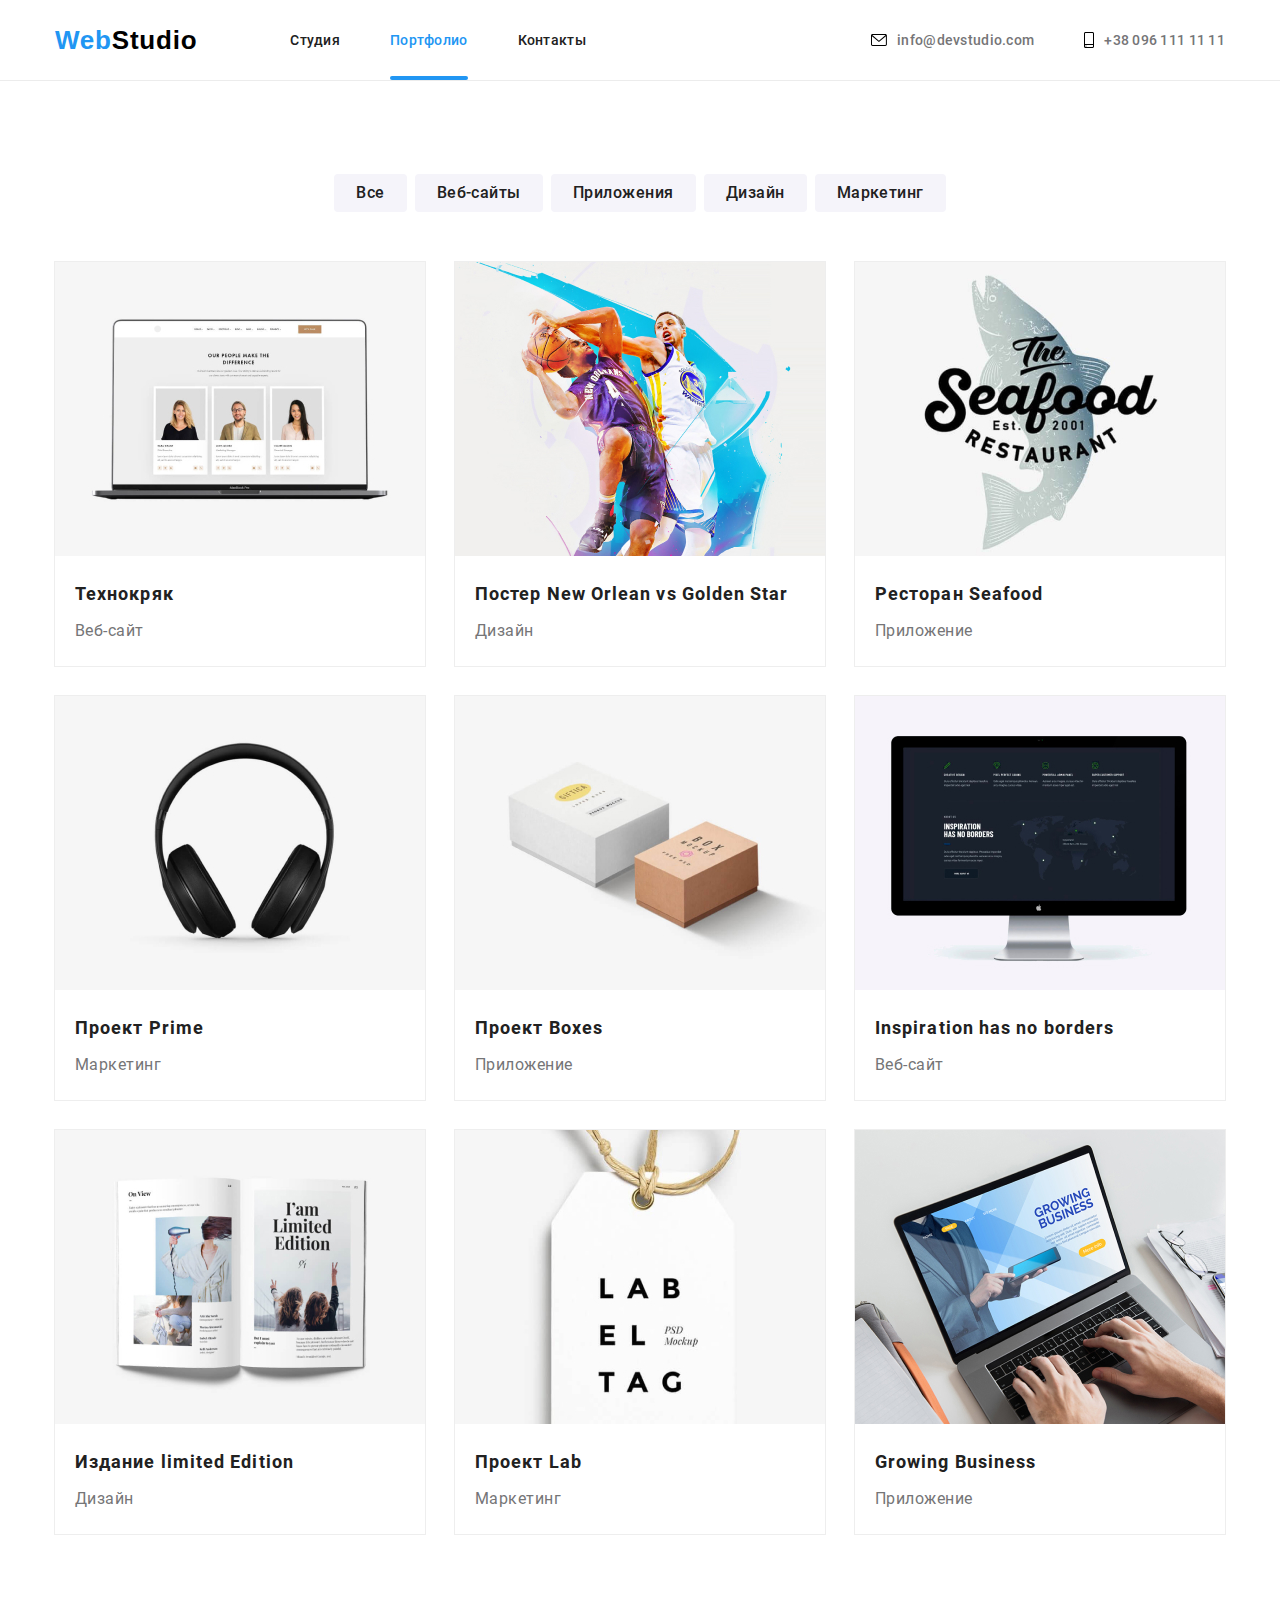
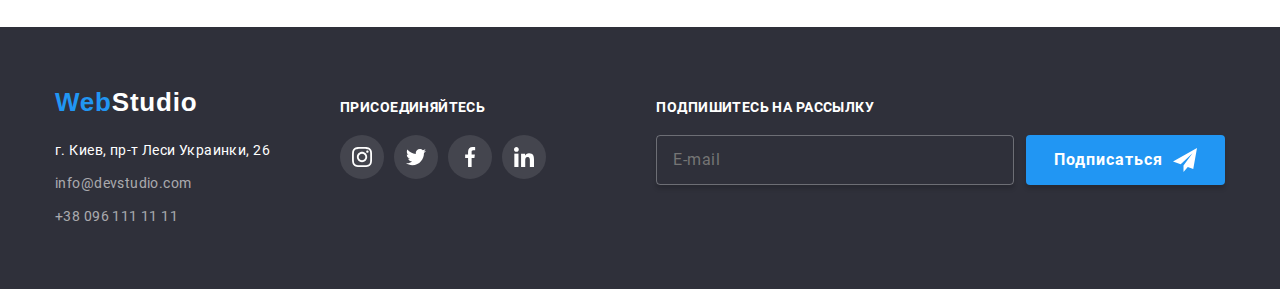
==== portfolio.html @ 9efc05dd "начало отзывчивой верстки" ====
<!DOCTYPE html>
<html lang="ru">

<head>
  <meta charset="UTF-8" />
  <meta name="viewport" content="width=device-width, initial-scale=1.0" />
  <meta name="keywords" content="бизнес, профессионалы, web, разработка, сайт, качество" />
  <meta name="description" content="Разработка, ведение и поддержка решений для вашего бизнеса" />
  <title>WebStudio-Portfolio</title>
  <!-- <link rel="preconnect" href="https://fonts.gstatic.com" />
  <link rel="stylesheet"
    href="https://fonts.googleapis.com/css2?family=Raleway:wght@700&family=Roboto:wght@300;400;500;700;900&display=swap" />
  <link rel="stylesheet" href="https://cdnjs.cloudflare.com/ajax/libs/modern-normalize/1.0.0/modern-normalize.css"
    integrity="sha512-Zx6MlUMKSVJoQ+83OwhdILe8cSEsCzfqThJd7J/VA2UrK6Ctj85p+xzqfyuNXE5B1k25uUdmJ2OzItbBy9GHAQ=="
    crossorigin="anonymous" /> -->
  <link rel="stylesheet" href="./css/main.min.css" />
</head>

<body>

  <!-- Навигация и контактные данные -->

  <header class="header">
    <div class="container header_container">
      <nav class="nav">
        <ul class="nav__list">
          <li class="nav__list-logo-item">
            <a class="logo logo--head" href="./index.html" title="Возврат на главную страницу"><span
                class="logo logo--left-color">Web</span>Studio</a>
          </li>
          <li class="nav__list-item">
            <a class="nav__list-link nav__list-link--visual" href="./index.html" target="_blank">Cтудия</a>
          </li>
          <li class="nav__list-item">
            <a class="nav__list-link" href="./portfolio.html" target="_blank"> Портфолио</a>
          </li>
          <li class="nav__list-item">
            <a class="nav__list-link nav__list-link--visual" href="" target="_blank">Контакты</a>
          </li>
        </ul>
      </nav>
      <ul class="contact">
        <li class="contact__list-item"><a class="contact__list-link" href="mailto:info@devstudio.com">
            <svg width="16" height="12" class="contact__list-icon">
              <use href="./img/sprite.svg#icon-envelope"></use>
            </svg>info@devstudio.com</a></li>
        <li class="contact__list-item"><a class="contact__list-link" href="tel:+380961111111">
            <svg width="10" height="16" class="contact__list-icon">
              <use href="./img/sprite.svg#icon-smartphone">
              </use>
            </svg>
            +38 096 111 11 11</a>
        </li>
      </ul>
    </div>
  </header>

  <!-- Фильтр работ -->

  <main>

    <section class="filter">
      <div class="container">
        <h1 hidden>фильтр примеров выполненных работ</h1>
        <ul class="filter__selector">
          <li class="filter__selector-item"><button class="filter__selector-button" type="button">Все</button></li>
          <li class="filter__selector-item"><button class="filter__selector-button" type="button">Веб-сайты</button>
          </li>
          <li class="filter__selector-item"><button class="filter__selector-button" type="button">Приложения</button>
          </li>
          <li class="filter__selector-item"><button class="filter__selector-button" type="button">Дизайн</button></li>
          <li class="filter__selector-item"><button class="filter__selector-button" type="button">Маркетинг</button>
          </li>
        </ul>

        <!-- Портфолио -->

        <h2 hidden>Портфолио</h2>
        <ul class="project">
          <li class="project__list-item">
            <a class="project__list-link" href="">
              <div class="project__overlay-block">
                <p class="project__overlay">Технокряк это современная площадка распространения коронавируса. Компании
                  используют эту платформу
                  для цифрового
                  шпионажа и атак на защищённые сервера конкурентов.
                </p>
                <img class="project__img" src="img/technoсrack.jpg" width="370" alt="веб-сайт технокряк" />
              </div>
              <div class="project__about">
                <h3 class="project__name">Технокряк</h3>
                <p class="project__description">Веб-сайт</p>
              </div>
            </a>
          </li>
          <li class="project__list-item">
            <a class="project__list-link" href="">
              <div class="project__overlay-block">
                <p class="project__overlay">Технокряк это современная площадка распространения коронавируса. Компании
                  используют эту платформу
                  для цифрового
                  шпионажа и атак на защищённые сервера конкурентов.
                </p>
                <img class="project__img" src="img/new-orlean-vs-golden-star.jpg" width="370"
                  alt="Постер New Orlean vs Golden star " />
              </div>
              <div class="project__about">
                <h3 class="project__name">Постер New Orlean vs Golden Star</h3>
                <p class="project__description">Дизайн</p>
              </div>
            </a>
          </li>
          <li class="project__list-item">
            <a class="project__list-link" href="">
              <div class="project__overlay-block">
                <p class="project__overlay">Технокряк это современная площадка распространения коронавируса. Компании
                  используют эту платформу
                  для цифрового
                  шпионажа и атак на защищённые сервера конкурентов.
                </p>
                <img class="project__img" src="img/seafood-restaurant.jpg" width="370" alt="лого ресторана Seafood" />
              </div>
              <div class="project__about">
                <h3 class="project__name">Ресторан Seafood</h3>
                <p class="project__description">Приложение</p>
              </div>
            </a>
          </li>
          <li class="project__list-item">
            <a class="project__list-link" href="">
              <div class="project__overlay-block">
                <p class="project__overlay">Технокряк это современная площадка распространения коронавируса. Компании
                  используют эту платформу
                  для цифрового
                  шпионажа и атак на защищённые сервера конкурентов.
                </p>
                <img class="project__img" src="img/project-prime.jpg" width="370" alt="наушники" />
              </div>
              <div class="project__about">
                <h3 class="project__name">Проект Prime</h3>
                <p class="project__description">Маркетинг</p>
              </div>
            </a>
          </li>
          <li class="project__list-item">
            <a class="project__list-link" href="">
              <div class="project__overlay-block">
                <p class="project__overlay">Технокряк это современная площадка распространения коронавируса. Компании
                  используют эту платформу
                  для цифрового
                  шпионажа и атак на защищённые сервера конкурентов.
                </p>
                <img class="project__img" src="img/project-boxes.jpg" width="370"
                  alt="две коробки разных цветов и размеров" />
              </div>
              <div class="project__about">
                <h3 class="project__name">Проект Boxes</h3>
                <p class="project__description">Приложение</p>
              </div>
            </a>
          </li>
          <li class="project__list-item">
            <a class="project__list-link" href="">
              <div class="project__overlay-block">
                <p class="project__overlay">Технокряк это современная площадка распространения коронавируса. Компании
                  используют эту платформу
                  для цифрового
                  шпионажа и атак на защищённые сервера конкурентов.
                </p>
                <img class="project__img" src="img/inspiration-has-ho-borders.jpg" width="370"
                  alt="монитор компьютера" />
              </div>
              <div class="project__about">
                <h3 class="project__name">Inspiration has no borders</h3>
                <p class="project__description">Веб-сайт</p>
              </div>
            </a>
          </li>
          <li class="project__list-item">
            <a class="project__list-link" href="">
              <div class="project__overlay-block">
                <p class="project__overlay">Технокряк это современная площадка распространения коронавируса. Компании
                  используют эту платформу
                  для цифрового
                  шпионажа и атак на защищённые сервера конкурентов.
                </p>
                <img class="project__img" src="img/limited-edition.jpg" width="370" alt="разворот книги" />
              </div>
              <div class="project__about">
                <h3 class="project__name">Издание limited Edition</h3>
                <p class="project__description">Дизайн</p>
              </div>
            </a>
          </li>
          <li class="project__list-item">
            <a class="project__list-link" href="">
              <div class="project__overlay-block">
                <p class="project__overlay">Технокряк это современная площадка распространения коронавируса. Компании
                  используют эту платформу
                  для цифрового
                  шпионажа и атак на защищённые сервера конкурентов.
                </p>
                <img class="project__img" src="img/project-lab.jpg" width="370" alt="бирка" />
              </div>
              <div class="project__about">
                <h3 class="project__name">Проект Lab</h3>
                <p class="project__description">Маркетинг</p>
              </div>
            </a>
          </li>
          <li class="project__list-item">
            <a class="project__list-link" href="">
              <div class="project__overlay-block">
                <p class="project__overlay">Технокряк это современная площадка распространения коронавируса. Компании
                  используют эту платформу
                  для цифрового
                  шпионажа и атак на защищённые сервера конкурентов.
                </p>
                <img class="project__img" src="img/growing-business.jpg" width="370"
                  alt="человек работает на компьютере" />
              </div>
              <div class="project__about">
                <h3 class="project__name">Growing Business</h3>
                <p class="project__description">Приложение</p>
              </div>
            </a>
          </li>
        </ul>
      </div>
    </section>
  </main>

  <!-- Адрес и контакты -->

  <footer class="footer">
    <div class="container footer__container">
      <address class="address">
        <ul class="address__list">
          <li class="address__list-logo-item">
            <a class="logo logo--footer" href="./index.html" title="Возврат на главную страницу"><span
                class="logo logo--left-color">Web</span>Studio</a>
          </li>
          <li class="address__list-item">
            <a class="address__list-link address__list-link--color" href="https://goo.gl/maps/q2Yc8nwyEdXRSMvCA"
              target="_blank">г. Киев, пр-т
              Леси Украинки, 26</a>
          </li>
          <li class="address__list-item">
            <a class="address__list-link" href="mailto:info@devstudio.com">info@devstudio.com</a>
          </li>
          <li class="address__list-item">
            <a class="address__list-link" href="tel:+380961111111">+38 096 111 11 11</a>
          </li>
        </ul>
      </address>

      <!--Социальные сети-->

      <section class="social-section">
        <h2 class="social-section__title">присоединяйтесь</h2>
        <ul class="social">
          <li class="social__list-item social__list-item--margin">
            <a href="" class="social__list-link social__list-link--color">
              <svg class="social__list-icon">
                <use href="./img/sprite.svg#icon-instagram"></use>
              </svg>
            </a>
          </li>
          <li class="social__list-item social__list-item--margin">
            <a href="" class="social__list-link social__list-link--color">
              <svg class="social__list-icon">
                <use href="./img/sprite.svg#icon-twitter"></use>
              </svg>
            </a>
          </li>
          <li class="social__list-item social__list-item--margin">
            <a href="" class="social__list-link social__list-link--color">
              <svg class="social__list-icon">
                <use href="./img/sprite.svg#icon-facebook"></use>
              </svg>
            </a>
          </li>
          <li class="social__list-item social__list-item--margin">
            <a href="" class="social__list-link social__list-link--color">
              <svg class="social__list-icon">
                <use href="./img/sprite.svg#icon-linkedin"></use>
              </svg>
            </a>
          </li>
        </ul>
      </section>

      <!-- Подписка на рассылку -->

      <section class="subscription">
        <h2 hidden>Подписка на рассылку</h2>
        <p class="subscription__title">подпишитесь на рассылку</p>
        <form class="subscription__form">
          <input class="subscription__input" type="email" name="mail" placeholder="E-mail">
          <button class="button button--subscribe" type="submit">Подписаться<span class="icon-send"><svg width="24"
                height="24">
                <use href="./img/sprite.svg#icon-send"></use>
              </svg></span></button>
        </form>
      </section>
    </div>
  </footer>
</body>

</html>
---- css/main.min.css ----
/*! modern-normalize v1.0.0 | MIT License | https://github.com/sindresorhus/modern-normalize */*,*::before,*::after{box-sizing:border-box}:root{-moz-tab-size:4;tab-size:4}html{line-height:1.15;-webkit-text-size-adjust:100%}body{margin:0}body{font-family:system-ui,-apple-system,"Segoe UI",Roboto,Helvetica,Arial,sans-serif,"Apple Color Emoji","Segoe UI Emoji"}hr{height:0;color:inherit}abbr[title]{text-decoration:underline dotted}b,strong{font-weight:bolder}code,kbd,samp,pre{font-family:ui-monospace, SFMono-Regular, Consolas, "Liberation Mono", Menlo, monospace;font-size:1em}small{font-size:80%}sub,sup{font-size:75%;line-height:0;position:relative;vertical-align:baseline}sub{bottom:-0.25em}sup{top:-0.5em}table{text-indent:0;border-color:inherit}button,input,optgroup,select,textarea{font-family:inherit;font-size:100%;line-height:1.15;margin:0}button,select{text-transform:none}button,[type="button"],[type="reset"],[type="submit"]{-webkit-appearance:button}::-moz-focus-inner{border-style:none;padding:0}:-moz-focusring{outline:1px dotted ButtonText}:-moz-ui-invalid{box-shadow:none}legend{padding:0}progress{vertical-align:baseline}::-webkit-inner-spin-button,::-webkit-outer-spin-button{height:auto}[type="search"]{-webkit-appearance:textfield;outline-offset:-2px}::-webkit-search-decoration{-webkit-appearance:none}::-webkit-file-upload-button{-webkit-appearance:button;font:inherit}summary{display:list-item}@font-face{font-family:"Roboto";font-style:normal;font-weight:300;src:url("../fonts/roboto-v20-latin_cyrillic-300.eot");src:local(""),url("../fonts/roboto-v20-latin_cyrillic-300.eot?#iefix") format("embedded-opentype"),url("../fonts/roboto-v20-latin_cyrillic-300.woff2") format("woff2"),url("../fonts/roboto-v20-latin_cyrillic-300.woff") format("woff"),url("../fonts/roboto-v20-latin_cyrillic-300.ttf") format("truetype"),url("../fonts/roboto-v20-latin_cyrillic-300.svg#Roboto") format("svg")}@font-face{font-family:"Roboto";font-style:italic;font-weight:300;src:url("../fonts/roboto-v20-latin_cyrillic-300italic.eot");src:local(""),url("../fonts/roboto-v20-latin_cyrillic-300italic.eot?#iefix") format("embedded-opentype"),url("../fonts/roboto-v20-latin_cyrillic-300italic.woff2") format("woff2"),url("../fonts/roboto-v20-latin_cyrillic-300italic.woff") format("woff"),url("../fonts/roboto-v20-latin_cyrillic-300italic.ttf") format("truetype"),url("../fonts/roboto-v20-latin_cyrillic-300italic.svg#Roboto") format("svg")}@font-face{font-family:"Roboto";font-style:normal;font-weight:400;src:url("../fonts/roboto-v20-latin_cyrillic-regular.eot");src:local(""),url("../fonts/roboto-v20-latin_cyrillic-regular.eot?#iefix") format("embedded-opentype"),url("../fonts/roboto-v20-latin_cyrillic-regular.woff2") format("woff2"),url("../fonts/roboto-v20-latin_cyrillic-regular.woff") format("woff"),url("../fonts/roboto-v20-latin_cyrillic-regular.ttf") format("truetype"),url("../fonts/roboto-v20-latin_cyrillic-regular.svg#Roboto") format("svg")}@font-face{font-family:"Roboto";font-style:italic;font-weight:400;src:url("../fonts/roboto-v20-latin_cyrillic-italic.eot");src:local(""),url("../fonts/roboto-v20-latin_cyrillic-italic.eot?#iefix") format("embedded-opentype"),url("../fonts/roboto-v20-latin_cyrillic-italic.woff2") format("woff2"),url("../fonts/roboto-v20-latin_cyrillic-italic.woff") format("woff"),url("../fonts/roboto-v20-latin_cyrillic-italic.ttf") format("truetype"),url("../fonts/roboto-v20-latin_cyrillic-italic.svg#Roboto") format("svg")}@font-face{font-family:"Roboto";font-style:normal;font-weight:500;src:url("../fonts/roboto-v20-latin_cyrillic-500.eot");src:local(""),url("../fonts/roboto-v20-latin_cyrillic-500.eot?#iefix") format("embedded-opentype"),url("../fonts/roboto-v20-latin_cyrillic-500.woff2") format("woff2"),url("../fonts/roboto-v20-latin_cyrillic-500.woff") format("woff"),url("../fonts/roboto-v20-latin_cyrillic-500.ttf") format("truetype"),url("../fonts/roboto-v20-latin_cyrillic-500.svg#Roboto") format("svg")}@font-face{font-family:"Roboto";font-style:italic;font-weight:500;src:url("../fonts/roboto-v20-latin_cyrillic-500italic.eot");src:local(""),url("../fonts/roboto-v20-latin_cyrillic-500italic.eot?#iefix") format("embedded-opentype"),url("../fonts/roboto-v20-latin_cyrillic-500italic.woff2") format("woff2"),url("../fonts/roboto-v20-latin_cyrillic-500italic.woff") format("woff"),url("../fonts/roboto-v20-latin_cyrillic-500italic.ttf") format("truetype"),url("../fonts/roboto-v20-latin_cyrillic-500italic.svg#Roboto") format("svg")}@font-face{font-family:"Roboto";font-style:normal;font-weight:700;src:url("../fonts/roboto-v20-latin_cyrillic-700.eot");src:local(""),url("../fonts/roboto-v20-latin_cyrillic-700.eot?#iefix") format("embedded-opentype"),url("../fonts/roboto-v20-latin_cyrillic-700.woff2") format("woff2"),url("../fonts/roboto-v20-latin_cyrillic-700.woff") format("woff"),url("../fonts/roboto-v20-latin_cyrillic-700.ttf") format("truetype"),url("../fonts/roboto-v20-latin_cyrillic-700.svg#Roboto") format("svg")}@font-face{font-family:"Roboto";font-style:italic;font-weight:700;src:url("../fonts/roboto-v20-latin_cyrillic-700italic.eot");src:local(""),url("../fonts/roboto-v20-latin_cyrillic-700italic.eot?#iefix") format("embedded-opentype"),url("../fonts/roboto-v20-latin_cyrillic-700italic.woff2") format("woff2"),url("../fonts/roboto-v20-latin_cyrillic-700italic.woff") format("woff"),url("../fonts/roboto-v20-latin_cyrillic-700italic.ttf") format("truetype"),url("../fonts/roboto-v20-latin_cyrillic-700italic.svg#Roboto") format("svg")}@font-face{font-family:"Roboto";font-style:normal;font-weight:900;src:url("../fonts/roboto-v20-latin_cyrillic-900.eot");src:local(""),url("../fonts/roboto-v20-latin_cyrillic-900.eot?#iefix") format("embedded-opentype"),url("../fonts/roboto-v20-latin_cyrillic-900.woff2") format("woff2"),url("../fonts/roboto-v20-latin_cyrillic-900.woff") format("woff"),url("../fonts/roboto-v20-latin_cyrillic-900.ttf") format("truetype"),url("../fonts/roboto-v20-latin_cyrillic-900.svg#Roboto") format("svg")}@font-face{font-family:"Roboto";font-style:italic;font-weight:900;src:url("../fonts/roboto-v20-latin_cyrillic-900italic.eot");src:local(""),url("../fonts/roboto-v20-latin_cyrillic-900italic.eot?#iefix") format("embedded-opentype"),url("../fonts/roboto-v20-latin_cyrillic-900italic.woff2") format("woff2"),url("../fonts/roboto-v20-latin_cyrillic-900italic.woff") format("woff"),url("../fonts/roboto-v20-latin_cyrillic-900italic.ttf") format("truetype"),url("../fonts/roboto-v20-latin_cyrillic-900italic.svg#Roboto") format("svg")}:root{--primary-black-color: #212121;--secondary-black-color: #757577;--button-color: #f5f4fa;--blue-color: #2196f3;--white-color: #ffffff;--footer-adress-color: rgba(255, 255, 255, 0.6);--icon-color: #afb1b8;--main-trans-tm-func: cubic-bezier(0.4, 0, 0.2, 1)}.visually-hidden{position:absolute !important;clip:rect(1px 1px 1px 1px);clip:rect(1px, 1px, 1px, 1px);padding:0 !important;border:0 !important;height:1px !important;width:1px !important;overflow:hidden}h1,h2,h3,h4,p{margin:0}ul{margin:0;padding:0}img{display:block;max-width:100%;height:auto}body{font-family:"Roboto", sans-serif;font-style:normal;color:var(--primary-black-color);background-color:var(--white-color)}.container{width:1200px;margin:0 auto;padding-left:15px;padding-right:15px}.button{display:inline-block;font-family:"Roboto", sans-serif;font-style:normal;font-weight:700;font-size:16px;line-height:1.875;letter-spacing:0.06em;border:none;border-radius:4px;color:var(--white-color);background-color:var(--blue-color)}.button--modal{padding:10px 32px}.button--submit{padding:10px 56px;transition:background-color 250ms var(--main-trans-tm-func);box-shadow:0px 4px 4px rgba(0,0,0,0.15)}.button--submit:focus,.button--submit:hover{background-color:#188ce8}.button--subscribe{display:flex;justify-content:flex-end;align-items:center;padding:10px 28px;box-shadow:0px 4px 4px rgba(0,0,0,0.15)}.icon-send{width:24px;height:24px;margin-left:10px}.button-close{position:absolute;transition:fill 250ms var(--main-trans-tm-func);top:8px;right:8px;display:flex;justify-content:center;align-items:center;width:30px;height:30px;border:1px solid var(--icon-color);border-radius:50%;background-color:var(--white-color)}.button-close:hover,.button-close:focus{fill:var(--blue-color)}.subtitle{margin-bottom:50px;font-weight:700;font-size:36px;line-height:1.167;text-align:center;letter-spacing:0.03em}.social{display:flex;justify-content:space-between;list-style:none}.social__list-item{width:44px;height:44px}.social__list-link{transition:background-color 250ms var(--main-trans-tm-func),fill 250ms var(--main-trans-tm-func);width:100%;height:100%;border-radius:50%;display:flex;justify-content:center;align-items:center;fill:var(--icon-color)}.social__list-link:hover,.social__list-link:focus{background-color:var(--blue-color);fill:var(--white-color)}.social__list-icon{width:20px;height:20px}.social__list-item--margin:not(:last-child){margin-right:10px}.social__list-link--color{background-color:rgba(255,255,255,0.1);fill:var(--white-color)}.logo{font-family:"Raleway", sans-serif;font-weight:700;font-size:26px;line-height:1.192;letter-spacing:0.03em;text-decoration:none}.logo--head{padding-top:24px;padding-bottom:25px;color:#000000}.logo--left-color{color:var(--blue-color)}.logo--footer{color:var(--white-color)}.subscription{margin-left:auto;padding-top:12px}.subscription__title{font-weight:700;font-size:14px;line-height:1.142;letter-spacing:0.03em;text-transform:uppercase;color:var(--white-color);margin-bottom:20px}.subscription__form{display:flex}.subscription__input{width:358px;height:50px;padding:16px;font-weight:400;font-size:16px;line-height:1.25;letter-spacing:0.03em;color:var(--footer-adress-color);background-color:inherit;border:1px solid rgba(255,255,255,0.3);box-shadow:0px 4px 4px rgba(0,0,0,0.15);border-radius:4px;margin-right:12px}.filter{padding:93px 0}.filter__selector{display:flex;justify-content:center;margin-bottom:50px;list-style:none}.filter__selector-item:not(:last-child){margin-right:8px}.filter__selector-button{display:inline-block;transition:color 250ms var(--main-trans-tm-func),background-color 250ms var(--main-trans-tm-func),box-shadow 250ms var(--main-trans-tm-func);border-radius:4px;border:none;min-width:auto;padding:6px 22px;font-family:inherit;font-style:inherit;font-weight:500;font-size:16px;line-height:1.625;letter-spacing:0.03em;color:inherit;background-color:var(--button-color)}.filter__selector-button:focus,.filter__selector-button:hover{color:var(--white-color);background-color:var(--blue-color);box-shadow:0px 3px 1px rgba(0,0,0,0.1),0px 1px 2px rgba(0,0,0,0.08),0px 2px 2px rgba(0,0,0,0.12)}.header{border-bottom:1px solid #ececec;font-weight:500;font-size:14px;line-height:1.143;letter-spacing:0.02em}.header_container{display:flex;align-items:center}.nav__list{display:flex;align-items:center;list-style:none}.nav__list-logo-item{margin-right:93px}.nav__list-item:not(:last-child){margin-right:50px}.nav__list-link{position:relative;transition:color 250ms var(--main-trans-tm-func);display:block;padding:32px 0;text-decoration:none;color:var(--blue-color);overflow:hidden}.nav__list-link::after{position:absolute;bottom:0;transition:transform 250ms var(--main-trans-tm-func);display:block;content:"";width:100%;height:4px;border-radius:2px;background-color:var(--blue-color)}.nav__list-link:hover,.nav__list-link:focus{color:var(--blue-color)}.nav__list-link--visual{color:var(--primary-black-color)}.nav__list-link--visual::after{transform:translateY(100%)}.nav__list-link--visual:hover:after,.nav__list-link--visual:focus:after{transform:translateY(0%)}.contact{display:flex;align-items:center;justify-content:center;margin-left:auto;list-style:none}.contact__list-item:nth-child(1){margin-right:50px}.contact__list-link{display:flex;align-items:center;transition:color 250ms var(--main-trans-tm-func),fill 250ms var(--main-trans-tm-func);padding-top:30px;padding-bottom:30px;text-decoration:none;color:var(--secondary-black-color)}.contact__list-link:hover,.contact__list-link:focus{color:var(--blue-color);fill:var(--blue-color)}.contact__list-icon{margin-right:10px}.order-service{max-width:1600px;min-height:600px;margin:0 auto;background-image:linear-gradient(rgba(47,48,58,0.4), rgba(47,48,58,0.4)),url(../img/img-background.jpg);background-repeat:no-repeat;background-size:cover;background-color:#c4c4c4;padding-bottom:200px}.order-service__container{text-align:center;padding-left:252px;padding-right:252px;padding-top:200px}.order-service__title{margin-bottom:30px;font-weight:900;font-size:44px;line-height:1.364;letter-spacing:0.06em;color:var(--white-color);text-transform:uppercase}.advantage{padding:94px 0}.advantage__list{display:flex;list-style:none}.advantage__list-item:not(:last-child){margin-right:30px}.advantage__list-icon-box{margin-bottom:30px;padding:25px 100px;background-color:var(--button-color)}.advantage__list-title{margin-bottom:10px;font-weight:700;font-size:14px;line-height:1.143;letter-spacing:0.03em;text-transform:uppercase}.advantage__list-description{font-weight:400;font-size:14px;line-height:1.715;letter-spacing:0.03em;color:var(--secondary-black-color)}.work{padding-bottom:94px}.work__list{display:flex;list-style:none}.work__list-item{position:relative}.work__list-item:not(:last-child){margin-right:30px}.work__list-item .work__list-label{position:absolute;bottom:0;padding:27px 0;width:100%;font-size:14px;line-height:1.143;font-weight:700;letter-spacing:0.03em;text-align:center;text-transform:uppercase;background:rgba(47,48,58,0.8);color:#fff}.team{padding:94px 0;background-color:var(--button-color)}.team__list{display:flex;list-style:none}.team__list-staff-card{background:var(--white-color);box-shadow:0px 1px 3px rgba(0,0,0,0.12),0px 1px 1px rgba(0,0,0,0.14),0px 2px 1px rgba(0,0,0,0.2);border-radius:0px 0px 4px 4px}.team__list-staff-card:not(:last-child){margin-right:30px}.team__list-staff-card .team__list-staff-info{padding:30px 32px;text-align:center}.team__list-staff-name{margin-bottom:10px;font-weight:500;font-size:16px;line-height:1.185;letter-spacing:0.03em}.team__list-staff-function{margin-bottom:16px;font-size:16px;line-height:1.185;letter-spacing:0.03em;font-weight:400;color:var(--secondary-black-color)}.regular-customers{padding:94px 0}.regular-customers__list{display:flex;justify-content:space-between;list-style:none}.rugular-customers__list-item{width:170px;height:90px}.regular-customers__list-link{display:flex;justify-content:center;align-items:center;width:100%;height:100%;transition:border-color 250ms var(--main-trans-tm-func),fill 250ms var(--main-trans-tm-func);border:1px solid var(--icon-color);border-radius:4px;fill:var(--icon-color)}.regular-customers__list-link:hover,.regular-customers__list-link:focus{border-color:var(--blue-color);fill:var(--blue-color)}.project{display:flex;flex-wrap:wrap;list-style:none;margin:-15px}.project__list-item{background:#ffffff;margin:15px}.project__list-link{transform:scale(1);transition:box-shadow 250ms var(--main-trans-tm-func),transform 250ms var(--main-trans-tm-func);position:relative;overflow:hidden;display:block;text-decoration:none;outline:1px solid #eeeeee;color:inherit}.project__list-link:hover,.project__list-link:focus{transform:scale(1.1);box-shadow:0px 1px 1px rgba(0,0,0,0.12),0px 4px 4px rgba(0,0,0,0.06),1px 4px 6px rgba(0,0,0,0.16)}.project__list-link:hover .project__overlay,.project__list-link:hover .project__overlay,.project__list-link:focus .project__overlay,.project__list-link:focus .project__overlay{transform:translateY(0%) rotateZ(360deg)}.project__about{overflow:hidden;padding:20px 20px}.project__name{margin-bottom:4px;font-weight:700;font-size:18px;line-height:2;letter-spacing:0.06em}.project__description{font-weight:400;font-size:16px;line-height:30px;letter-spacing:0.03em;color:var(--secondary-black-color)}.project__overlay-block{position:relative;overflow:hidden;max-width:370px}.project__overlay{position:absolute;transform:translateY(101%) rotateZ(180deg);bottom:0;width:100%;height:100%;transition:transform 250ms var(--main-trans-tm-func);padding:63px 24px;font-size:18px;font-weight:400;line-height:1.56;letter-spacing:0.03em;color:var(--white-color);background-color:rgba(33,150,243,0.9)}.footer{padding:60px 0;background-color:#2f303a}.footer__container{display:flex}.address{margin-right:70px;font-style:inherit;font-weight:400;font-size:14px;line-height:1.714;letter-spacing:0.03em}.address__list{list-style:none}.address__list-logo-item{margin-bottom:20px}.address__list-item:not(:last-child){margin-bottom:9px}.address__list-link{text-decoration:none;color:var(--footer-adress-color)}.address__list-link--color{color:var(--white-color)}.social-section{padding-top:12px}.social-section__title{margin-bottom:20px;font-weight:700;font-size:14px;line-height:1.143;letter-spacing:0.03em;text-transform:uppercase;color:var(--white-color)}.backdrop{position:fixed;transition:opacity 250ms var(--main-trans-tm-func);min-width:100%;min-height:100%;left:0;top:0;background-color:rgba(0,0,0,0.3)}.modal{position:absolute;left:50%;top:50%;transform:translate(-50%, -50%) scale(1);transition:transform 250ms var(--main-trans-tm-func);width:528px;height:581px;padding:40px;background-color:var(--white-color)}.backdrop--is-hidden{opacity:0;pointer-events:none}.form{display:flex;flex-direction:column;align-items:center}.modal__title{font-weight:700;font-size:20px;line-height:1.15;text-align:center;letter-spacing:0.03em;color:#212121;margin-bottom:12px}.form__label{width:100%;margin-bottom:10px}.form__label--margin{margin-bottom:20px}.form__input-title{display:block;margin-bottom:4px;font-weight:400;font-size:12px;line-height:1.167;letter-spacing:0.01em;color:var(--secondary-black-color)}.form__input-field{position:relative;display:block}.form__input{display:block;width:100%;height:40px;padding:0 42px;border:1px solid rgba(33,33,33,0.2);border-radius:4px;font-weight:400;font-size:12px;line-height:1.167;letter-spacing:0.01em;color:var(--secondary-black-color);transition:border-color 250ms var(--main-trans-tm-func)}.form__input::placeholder{color:rgba(117,117,117,0.5)}.form__input:focus,.form__input:not(:placeholder-shown){border-color:var(--blue-color);outline:none}.form__input:focus+.form__input-icon,.form__input:focus+.form__input-icon,.form__input:not(:placeholder-shown)+.form__input-icon,.form__input:not(:placeholder-shown)+.form__input-icon{fill:var(--blue-color)}.form__input:invalid:required{background-color:rgba(255,0,0,0.2)}.form__input:invalid{background-color:rgba(255,0,0,0.2)}.form__input--textaria{resize:none;height:120px;padding:12px 16px}.form__input-icon{display:block;position:absolute;top:50%;left:12px;width:18px;height:18px;transform:translateY(-50%);transition:fill 250ms var(--main-trans-tm-func)}.agreement{display:flex;align-items:center;justify-content:center;margin-bottom:30px}.agreement__check-cust{width:16px;height:15px;background-image:url(../img/icon-off-check.svg);margin-right:7px}.agreement__check:checked+.agreement__check-cust{background-image:url(../img/icon-check.svg)}.agreement__check:focus+.agreement__check-cust{box-shadow:0 0 0 2px var(--blue-color)}.agreement__text{font-weight:400;font-size:14px;line-height:1.71;letter-spacing:0.03em;color:var(--secondary-black-color)}.agreement__text-link{color:var(--blue-color)}
/*# sourceMappingURL=main.min.css.map */
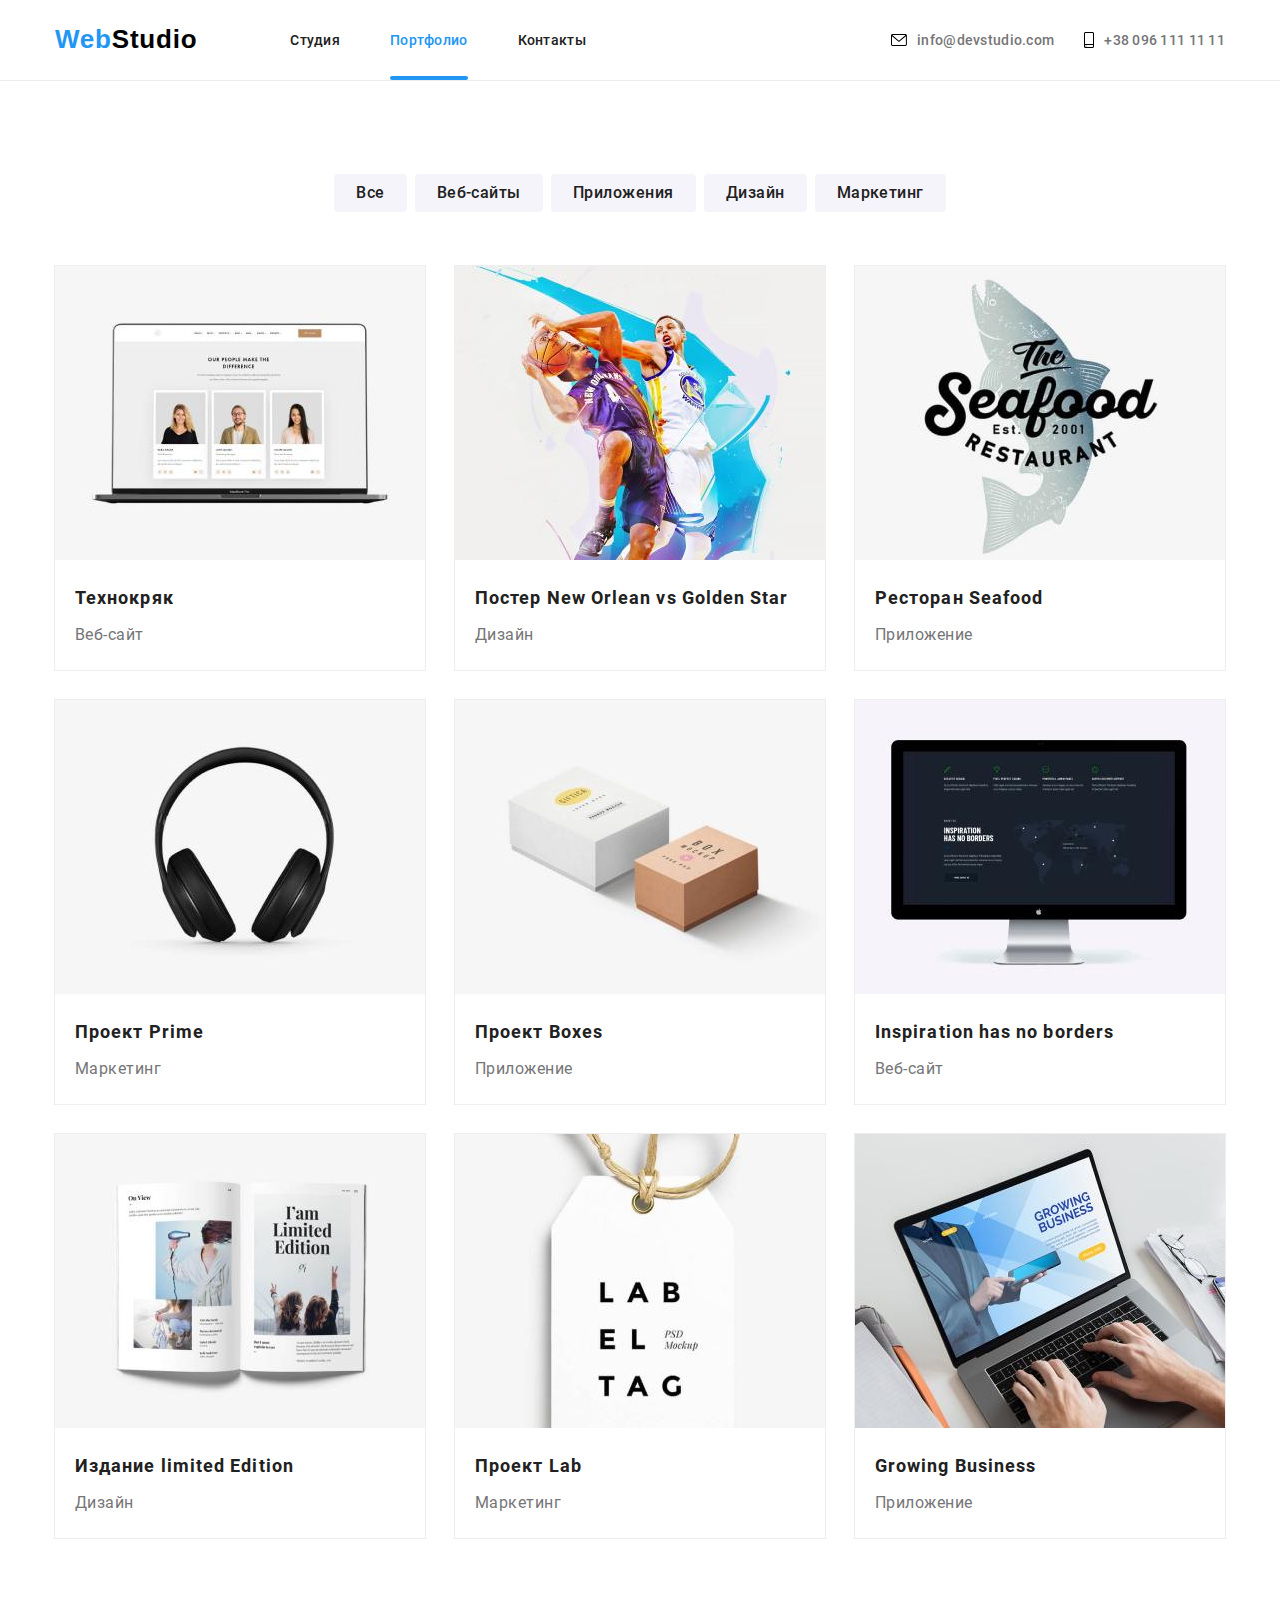
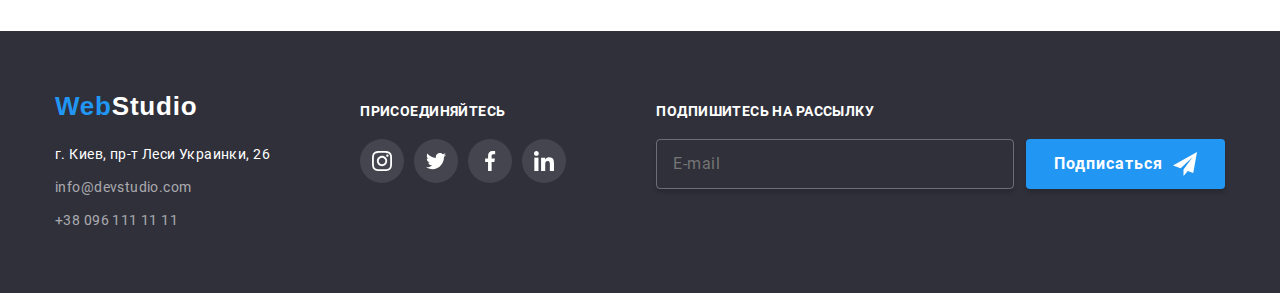
==== commit eb726d8c: "завершает адаптив портфолио" ====
--- a/portfolio.html
+++ b/portfolio.html
@@ -22,17 +22,15 @@
 
   <header class="header">
     <div class="container header_container">
+      <a class="logo logo--head" href="./index.html" title="Возврат на главную страницу"><span
+          class="logo logo--left-color">Web</span>Studio</a>
       <nav class="nav">
         <ul class="nav__list">
-          <li class="nav__list-logo-item">
-            <a class="logo logo--head" href="./index.html" title="Возврат на главную страницу"><span
-                class="logo logo--left-color">Web</span>Studio</a>
-          </li>
           <li class="nav__list-item">
             <a class="nav__list-link nav__list-link--visual" href="./index.html" target="_blank">Cтудия</a>
           </li>
           <li class="nav__list-item">
-            <a class="nav__list-link" href="./portfolio.html" target="_blank"> Портфолио</a>
+            <a class="nav__list-link " href="./portfolio.html" target="_blank"> Портфолио</a>
           </li>
           <li class="nav__list-item">
             <a class="nav__list-link nav__list-link--visual" href="" target="_blank">Контакты</a>
@@ -52,259 +50,441 @@
             +38 096 111 11 11</a>
         </li>
       </ul>
+      <button class="button-burger" type="button" data-menu-button><svg width="40" height="40">
+          <use class="button-burger__icon-open" href="./img/sprite.svg#icon-menu"></use>
+        </svg>
+      </button>
+      <div class="mobile-menu" data-menu>
+        <button class="mobile-button-close" type="button" data-menu-close><svg width="40" height="40">
+            <use class="mobile-button-close__icon-close" href="./img/sprite.svg#icon-close-menu"></use>
+          </svg>
+        </button>
+        <ul class="mobile-nav">
+          <li class="mobile-nav__item"><a class="mobile-nav__link" href="./index.html">Студия</a></li>
+          <li class="mobile-nav__item"><a class="mobile-nav__link" href="">Портфолио</a></li>
+          <li class="mobile-nav__item"><a class="mobile-nav__link" href="">Контакты</a></li>
+        </ul>
+        <ul class="mobile-contact">
+          <li class="mobile-contact__item">
+            <a class="mobile-contact__link" href="tel:+380961111111">+38 096 111 11
+              11</a>
+          </li>
+          <li class="mobile-contact__item">
+            <a class="mobile-contact__link mobile-contact--mail" href="mailto:info@devstudio.com">info@devstudio.com</a>
+          </li>
+        </ul>
+        <ul class="mobile-social">
+          <li class="mobile-social__item">
+            <a class="mobile-social__link" href="">Instagram</a>
+          </li>
+          <li class="mobile-social__item">
+            <a class="mobile-social__link" href="">Twitter</a>
+          </li>
+          <li class="mobile-social__item">
+            <a class="mobile-social__link" href="">Facebook</a>
+          </li>
+          <li class="mobile-social__item">
+            <a class="mobile-social__link" href="">Linkedin</a>
+          </li>
+        </ul>
+      </div>
     </div>
   </header>
 
-  <!-- Фильтр работ -->
-
   <main>
 
-    <section class="filter">
-      <div class="container">
-        <h1 hidden>фильтр примеров выполненных работ</h1>
-        <ul class="filter__selector">
-          <li class="filter__selector-item"><button class="filter__selector-button" type="button">Все</button></li>
-          <li class="filter__selector-item"><button class="filter__selector-button" type="button">Веб-сайты</button>
-          </li>
-          <li class="filter__selector-item"><button class="filter__selector-button" type="button">Приложения</button>
-          </li>
-          <li class="filter__selector-item"><button class="filter__selector-button" type="button">Дизайн</button></li>
-          <li class="filter__selector-item"><button class="filter__selector-button" type="button">Маркетинг</button>
-          </li>
-        </ul>
-
-        <!-- Портфолио -->
-
-        <h2 hidden>Портфолио</h2>
-        <ul class="project">
-          <li class="project__list-item">
-            <a class="project__list-link" href="">
-              <div class="project__overlay-block">
-                <p class="project__overlay">Технокряк это современная площадка распространения коронавируса. Компании
-                  используют эту платформу
-                  для цифрового
-                  шпионажа и атак на защищённые сервера конкурентов.
-                </p>
-                <img class="project__img" src="img/technoсrack.jpg" width="370" alt="веб-сайт технокряк" />
-              </div>
-              <div class="project__about">
-                <h3 class="project__name">Технокряк</h3>
-                <p class="project__description">Веб-сайт</p>
-              </div>
-            </a>
-          </li>
-          <li class="project__list-item">
-            <a class="project__list-link" href="">
-              <div class="project__overlay-block">
-                <p class="project__overlay">Технокряк это современная площадка распространения коронавируса. Компании
-                  используют эту платформу
-                  для цифрового
-                  шпионажа и атак на защищённые сервера конкурентов.
-                </p>
-                <img class="project__img" src="img/new-orlean-vs-golden-star.jpg" width="370"
-                  alt="Постер New Orlean vs Golden star " />
-              </div>
-              <div class="project__about">
-                <h3 class="project__name">Постер New Orlean vs Golden Star</h3>
-                <p class="project__description">Дизайн</p>
-              </div>
-            </a>
-          </li>
-          <li class="project__list-item">
-            <a class="project__list-link" href="">
-              <div class="project__overlay-block">
-                <p class="project__overlay">Технокряк это современная площадка распространения коронавируса. Компании
-                  используют эту платформу
-                  для цифрового
-                  шпионажа и атак на защищённые сервера конкурентов.
-                </p>
-                <img class="project__img" src="img/seafood-restaurant.jpg" width="370" alt="лого ресторана Seafood" />
-              </div>
-              <div class="project__about">
-                <h3 class="project__name">Ресторан Seafood</h3>
-                <p class="project__description">Приложение</p>
-              </div>
-            </a>
-          </li>
-          <li class="project__list-item">
-            <a class="project__list-link" href="">
-              <div class="project__overlay-block">
-                <p class="project__overlay">Технокряк это современная площадка распространения коронавируса. Компании
-                  используют эту платформу
-                  для цифрового
-                  шпионажа и атак на защищённые сервера конкурентов.
-                </p>
-                <img class="project__img" src="img/project-prime.jpg" width="370" alt="наушники" />
-              </div>
-              <div class="project__about">
-                <h3 class="project__name">Проект Prime</h3>
-                <p class="project__description">Маркетинг</p>
-              </div>
-            </a>
-          </li>
-          <li class="project__list-item">
-            <a class="project__list-link" href="">
-              <div class="project__overlay-block">
-                <p class="project__overlay">Технокряк это современная площадка распространения коронавируса. Компании
-                  используют эту платформу
-                  для цифрового
-                  шпионажа и атак на защищённые сервера конкурентов.
-                </p>
-                <img class="project__img" src="img/project-boxes.jpg" width="370"
-                  alt="две коробки разных цветов и размеров" />
-              </div>
-              <div class="project__about">
-                <h3 class="project__name">Проект Boxes</h3>
-                <p class="project__description">Приложение</p>
-              </div>
-            </a>
-          </li>
-          <li class="project__list-item">
-            <a class="project__list-link" href="">
-              <div class="project__overlay-block">
-                <p class="project__overlay">Технокряк это современная площадка распространения коронавируса. Компании
-                  используют эту платформу
-                  для цифрового
-                  шпионажа и атак на защищённые сервера конкурентов.
-                </p>
-                <img class="project__img" src="img/inspiration-has-ho-borders.jpg" width="370"
-                  alt="монитор компьютера" />
-              </div>
-              <div class="project__about">
-                <h3 class="project__name">Inspiration has no borders</h3>
-                <p class="project__description">Веб-сайт</p>
-              </div>
-            </a>
-          </li>
-          <li class="project__list-item">
-            <a class="project__list-link" href="">
-              <div class="project__overlay-block">
-                <p class="project__overlay">Технокряк это современная площадка распространения коронавируса. Компании
-                  используют эту платформу
-                  для цифрового
-                  шпионажа и атак на защищённые сервера конкурентов.
-                </p>
-                <img class="project__img" src="img/limited-edition.jpg" width="370" alt="разворот книги" />
-              </div>
-              <div class="project__about">
-                <h3 class="project__name">Издание limited Edition</h3>
-                <p class="project__description">Дизайн</p>
-              </div>
-            </a>
-          </li>
-          <li class="project__list-item">
-            <a class="project__list-link" href="">
-              <div class="project__overlay-block">
-                <p class="project__overlay">Технокряк это современная площадка распространения коронавируса. Компании
-                  используют эту платформу
-                  для цифрового
-                  шпионажа и атак на защищённые сервера конкурентов.
-                </p>
-                <img class="project__img" src="img/project-lab.jpg" width="370" alt="бирка" />
-              </div>
-              <div class="project__about">
-                <h3 class="project__name">Проект Lab</h3>
-                <p class="project__description">Маркетинг</p>
-              </div>
-            </a>
-          </li>
-          <li class="project__list-item">
-            <a class="project__list-link" href="">
-              <div class="project__overlay-block">
-                <p class="project__overlay">Технокряк это современная площадка распространения коронавируса. Компании
-                  используют эту платформу
-                  для цифрового
-                  шпионажа и атак на защищённые сервера конкурентов.
-                </p>
-                <img class="project__img" src="img/growing-business.jpg" width="370"
-                  alt="человек работает на компьютере" />
-              </div>
-              <div class="project__about">
-                <h3 class="project__name">Growing Business</h3>
-                <p class="project__description">Приложение</p>
-              </div>
-            </a>
-          </li>
-        </ul>
+    <!-- Фильтр работ -->
+
+    <main>
+
+      <section class="portfolio">
+        <div class="container portfolio__container">
+          <h1 hidden>фильтр примеров выполненных работ</h1>
+          <ul class="filter">
+            <li class="filter__selector-item"><button class="filter__selector-button" type="button">Все</button></li>
+            <li class="filter__selector-item"><button class="filter__selector-button" type="button">Веб-сайты</button>
+            </li>
+            <li class="filter__selector-item"><button class="filter__selector-button" type="button">Приложения</button>
+            </li>
+            <li class="filter__selector-item"><button class="filter__selector-button" type="button">Дизайн</button></li>
+            <li class="filter__selector-item"><button class="filter__selector-button" type="button">Маркетинг</button>
+            </li>
+          </ul>
+
+          <!-- Портфолио -->
+
+          <h2 hidden>Портфолио</h2>
+          <ul class="project">
+            <li class="project__list-item">
+              <a class="project__list-link" href="">
+                <div class="project__overlay-block">
+                  <p class="project__overlay">Технокряк это современная площадка распространения коронавируса. Компании
+                    используют эту платформу
+                    для цифрового
+                    шпионажа и атак на защищённые сервера конкурентов.
+                  </p>
+                  <picture>
+                    <source srcset="./img/technoсrack-desktop.jpg 1x, ./img/technoсrack-desktop@2x.jpg 2x"
+                      media="(min-width: 1200px)">
+                    <source srcset="./img/technoсrack-desktop.webp 1x, ./img/technoсrack-desktop@2x.webp 2x"
+                      media="(min-width: 1200px)" type="img/webp">
+                    <source srcset="./img/technoсrack-tablet.jpg 1x, ./img/technoсrack-tablet@2x.jpg 2x"
+                      media="(min-width: 768px)">
+                    <source srcset="./img/technoсrack-tablet.webp 1x, ./img/technoсrack-tablet@2x.webp 2x"
+                      media="(min-width: 768px)" type="img/webp">
+                    <source srcset="./img/technoсrack-mobile.jpg 1x, ./img/technoсrack-mobile@2x.jpg 2x"
+                      media="(min-width: 480px)">
+                    <source srcset="./img/technoсrack-mobile.webp 1x, ./img/technoсrack-mobile@2x.webp 2x"
+                      media="(min-width: 480px)" type="img/webp">
+                    <img class="project__img" src="img/technoсrack-mobile.jpg" alt="веб-сайт технокряк" />
+                  </picture>
+                </div>
+                <div class="project__about">
+                  <h3 class="project__name">Технокряк</h3>
+                  <p class="project__description">Веб-сайт</p>
+                </div>
+              </a>
+            </li>
+            <li class="project__list-item">
+              <a class="project__list-link" href="">
+                <div class="project__overlay-block">
+                  <p class="project__overlay">Технокряк это современная площадка распространения коронавируса. Компании
+                    используют эту платформу
+                    для цифрового
+                    шпионажа и атак на защищённые сервера конкурентов.
+                  </p>
+                  <picture>
+                    <source
+                      srcset="./img/new-orlean-vs-golden-star-desktop.jpg 1x, ./img/new-orlean-vs-golden-star-desktop@2x.jpg 2x"
+                      media="(min-width: 1200px)">
+                    <source
+                      srcset="./img/new-orlean-vs-golden-star-desktop.webp 1x, ./img/new-orlean-vs-golden-star-desktop@2x.webp 2x"
+                      media="(min-width: 1200px)" type="img/webp">
+                    <source
+                      srcset="./img/new-orlean-vs-golden-star-tablet.jpg 1x, ./img/new-orlean-vs-golden-star-tablet@2x.jpg 2x"
+                      media="(min-width: 768px)">
+                    <source
+                      srcset="./img/new-orlean-vs-golden-star-tablet.webp 1x, ./img/new-orlean-vs-golden-star-tablet@2x.webp 2x"
+                      media="(min-width: 768px)" type="img/webp">
+                    <source
+                      srcset="./img/new-orlean-vs-golden-star-mobile.jpg 1x, ./img/new-orlean-vs-golden-star-mobile@2x.jpg 2x"
+                      media="(min-width: 480px)">
+                    <source
+                      srcset="./img/new-orlean-vs-golden-star-mobile.webp 1x, ./img/new-orlean-vs-golden-star-mobile@2x.webp 2x"
+                      media="(min-width: 480px)" type="img/webp">
+                    <img class="project__img" src="img/new-orlean-vs-golden-star-mobile.jpg"
+                      alt="Постер New Orlean vs Golden star " />
+                  </picture>
+
+                </div>
+                <div class="project__about">
+                  <h3 class="project__name">Постер New Orlean vs Golden Star</h3>
+                  <p class="project__description">Дизайн</p>
+                </div>
+              </a>
+            </li>
+            <li class="project__list-item">
+              <a class="project__list-link" href="">
+                <div class="project__overlay-block">
+                  <p class="project__overlay">Технокряк это современная площадка распространения коронавируса. Компании
+                    используют эту платформу
+                    для цифрового
+                    шпионажа и атак на защищённые сервера конкурентов.
+                  </p>
+                  <picture>
+                    <source srcset="./img/seafood-restaurant-desktop.jpg 1x, ./img/seafood-restaurant-desktop@2x.jpg 2x"
+                      media="(min-width: 1200px)">
+                    <source
+                      srcset="./img/seafood-restaurant-desktop.webp 1x, ./img/seafood-restaurant-desktop@2x.webp 2x"
+                      media="(min-width: 1200px)" type="img/webp">
+                    <source srcset="./img/seafood-restaurant-tablet.jpg 1x, ./img/seafood-restaurant-tablet@2x.jpg 2x"
+                      media="(min-width: 768px)">
+                    <source srcset="./img/seafood-restaurant-tablet.webp 1x, ./img/seafood-restaurant-tablet@2x.webp 2x"
+                      media="(min-width: 768px)" type="img/webp">
+                    <source srcset="./img/seafood-restaurant-mobile.jpg 1x, ./img/seafood-restaurant-mobile@2x.jpg 2x"
+                      media="(min-width: 480px)">
+                    <source srcset="./img/seafood-restaurant-mobile.webp 1x, ./img/seafood-restaurant-mobile@2x.webp 2x"
+                      media="(min-width: 480px)" type="img/webp">
+                    <img class="project__img" src="img/seafood-restaurant-mobile.jpg" alt="лого ресторана Seafood" />
+                  </picture>
+
+                </div>
+                <div class="project__about">
+                  <h3 class="project__name">Ресторан Seafood</h3>
+                  <p class="project__description">Приложение</p>
+                </div>
+              </a>
+            </li>
+            <li class="project__list-item">
+              <a class="project__list-link" href="">
+                <div class="project__overlay-block">
+                  <p class="project__overlay">Технокряк это современная площадка распространения коронавируса. Компании
+                    используют эту платформу
+                    для цифрового
+                    шпионажа и атак на защищённые сервера конкурентов.
+                  </p>
+                  <picture>
+                    <source srcset="./img/project-prime-desktop.jpg 1x, ./img/project-prime-desktop@2x.jpg 2x"
+                      media="(min-width: 1200px)">
+                    <source srcset="./img/project-prime-desktop.webp 1x, ./img/project-prime-desktop@2x.webp 2x"
+                      media="(min-width: 1200px)" type="img/webp">
+                    <source srcset="./img/project-prime-tablet.jpg 1x, ./img/project-prime-tablet@2x.jpg 2x"
+                      media="(min-width: 768px)">
+                    <source srcset="./img/project-prime-tablet.webp 1x, ./img/project-prime-tablet@2x.webp 2x"
+                      media="(min-width: 768px)" type="img/webp">
+                    <source srcset="./img/project-prime-mobile.jpg 1x, ./img/project-prime-mobile@2x.jpg 2x"
+                      media="(min-width: 480px)">
+                    <source srcset="./img/project-prime-mobile.webp 1x, ./img/project-prime-mobile@2x.webp 2x"
+                      media="(min-width: 480px)" type="img/webp">
+                    <img src="img/project-prime-mobile.jpg" alt="лого ресторана Seafood" />
+                  </picture>
+                </div>
+                <div class="project__about">
+                  <h3 class="project__name">Проект Prime</h3>
+                  <p class="project__description">Маркетинг</p>
+                </div>
+              </a>
+            </li>
+            <li class="project__list-item">
+              <a class="project__list-link" href="">
+                <div class="project__overlay-block">
+                  <p class="project__overlay">Технокряк это современная площадка распространения коронавируса. Компании
+                    используют эту платформу
+                    для цифрового
+                    шпионажа и атак на защищённые сервера конкурентов.
+                  </p>
+                  <picture>
+                    <source srcset="./img/project-boxes-desktop.jpg 1x, ./img/project-boxes-desktop@2x.jpg 2x"
+                      media="(min-width: 1200px)">
+                    <source srcset="./img/project-boxes-desktop.webp 1x, ./img/project-boxes-desktop@2x.webp 2x"
+                      media="(min-width: 1200px)" type="img/webp">
+                    <source srcset="./img/project-boxes-tablet.jpg 1x, ./img/project-boxes-tablet@2x.jpg 2x"
+                      media="(min-width: 768px)">
+                    <source srcset="./img/project-boxes-tablet.webp 1x, ./img/project-boxes-tablet@2x.webp 2x"
+                      media="(min-width: 768px)" type="img/webp">
+                    <source srcset="./img/project-boxes-mobile.jpg 1x, ./img/project-boxes-mobile@2x.jpg 2x"
+                      media="(min-width: 480px)">
+                    <source srcset="./img/project-boxes-mobile.webp 1x, ./img/project-boxes-mobile@2x.webp 2x"
+                      media="(min-width: 480px)" type="img/webp">
+                    <img src="./img/project-boxes-mobile.jpg" alt="две коробки" />
+                  </picture>
+                </div>
+                <div class="project__about">
+                  <h3 class="project__name">Проект Boxes</h3>
+                  <p class="project__description">Приложение</p>
+                </div>
+              </a>
+            </li>
+            <li class="project__list-item">
+              <a class="project__list-link" href="">
+                <div class="project__overlay-block">
+                  <p class="project__overlay">Технокряк это современная площадка распространения коронавируса. Компании
+                    используют эту платформу
+                    для цифрового
+                    шпионажа и атак на защищённые сервера конкурентов.
+                  </p>
+                  <picture>
+                    <source
+                      srcset="./img/inspiration-has-ho-borders-desktop.jpg 1x, ./img/inspiration-has-ho-borders-desktop@2x.jpg 2x"
+                      media="(min-width: 1200px)">
+                    <source
+                      srcset="./img/inspiration-has-ho-borders-desktop.webp 1x, ./img/inspiration-has-ho-borders-desktop@2x.webp 2x"
+                      media="(min-width: 1200px)" type="img/webp">
+                    <source
+                      srcset="./img/inspiration-has-ho-borders-tablet.jpg 1x, ./img/inspiration-has-ho-borders-tablet@2x.jpg 2x"
+                      media="(min-width: 768px)">
+                    <source
+                      srcset="./img/inspiration-has-ho-borders-tablet.webp 1x, ./img/inspiration-has-ho-borders-tablet@2x.webp 2x"
+                      media="(min-width: 768px)" type="img/webp">
+                    <source
+                      srcset="./img/inspiration-has-ho-borders-mobile.jpg 1x, ./img/inspiration-has-ho-borders-mobile@2x.jpg 2x"
+                      media="(min-width: 480px)">
+                    <source
+                      srcset="./img/inspiration-has-ho-borders-mobile.webp 1x, ./img/inspiration-has-ho-borders-mobile@2x.webp 2x"
+                      media="(min-width: 480px)" type="img/webp">
+                    <img src="./img/inspiration-has-ho-borders-mobile.jpg" alt="вэб сайт" />
+                  </picture>
+                </div>
+                <div class="project__about">
+                  <h3 class="project__name">Inspiration has no borders</h3>
+                  <p class="project__description">Веб-сайт</p>
+                </div>
+              </a>
+            </li>
+            <li class="project__list-item">
+              <a class="project__list-link" href="">
+                <div class="project__overlay-block">
+                  <p class="project__overlay">Технокряк это современная площадка распространения коронавируса. Компании
+                    используют эту платформу
+                    для цифрового
+                    шпионажа и атак на защищённые сервера конкурентов.
+                  </p>
+                  <picture>
+                    <source srcset="./img/limited-edition-desktop.jpg 1x, ./img/limited-edition-desktop@2x.jpg 2x"
+                      media="(min-width: 1200px)">
+                    <source srcset="./img/limited-edition-desktop.webp 1x, ./img/limited-edition-desktop@2x.webp 2x"
+                      media="(min-width: 1200px)" type="img/webp">
+                    <source srcset="./img/limited-edition-tablet.jpg 1x, ./img/limited-edition-tablet@2x.jpg 2x"
+                      media="(min-width: 768px)">
+                    <source srcset="./img/limited-edition-tablet.webp 1x, ./img/limited-edition-tablet@2x.webp 2x"
+                      media="(min-width: 768px)" type="img/webp">
+                    <source srcset="./img/limited-edition-mobile.jpg 1x, ./img/limited-edition-mobile@2x.jpg 2x"
+                      media="(min-width: 480px)">
+                    <source srcset="./img/limited-edition-mobile.webp 1x, ./img/limited-edition-mobile@2x.webp 2x"
+                      media="(min-width: 480px)" type="img/webp">
+                    <img src="./img/limited-edition-mobile.jpg" alt="разворот книги" />
+                  </picture>
+                </div>
+                <div class="project__about">
+                  <h3 class="project__name">Издание limited Edition</h3>
+                  <p class="project__description">Дизайн</p>
+                </div>
+              </a>
+            </li>
+            <li class="project__list-item">
+              <a class="project__list-link" href="">
+                <div class="project__overlay-block">
+                  <p class="project__overlay">Технокряк это современная площадка распространения коронавируса. Компании
+                    используют эту платформу
+                    для цифрового
+                    шпионажа и атак на защищённые сервера конкурентов.
+                  </p>
+                  <picture>
+                    <source srcset="./img/project-lab-desktop.jpg 1x, ./img/project-lab-desktop@2x.jpg 2x"
+                      media="(min-width: 1200px)">
+                    <source srcset="./img/project-lab-desktop.webp 1x, ./img/project-lab-desktop@2x.webp 2x"
+                      media="(min-width: 1200px)" type="img/webp">
+                    <source srcset="./img/project-lab-tablet.jpg 1x, ./img/project-lab-tablet@2x.jpg 2x"
+                      media="(min-width: 768px)">
+                    <source srcset="./img/project-lab-tablet.webp 1x, ./img/project-lab-tablet@2x.webp 2x"
+                      media="(min-width: 768px)" type="img/webp">
+                    <source srcset="./img/project-lab-mobile.jpg 1x, ./img/project-lab-mobile@2x.jpg 2x"
+                      media="(min-width: 480px)">
+                    <source srcset="./img/project-lab-mobile.webp 1x, ./img/project-lab-mobile@2x.webp 2x"
+                      media="(min-width: 480px)" type="img/webp">
+                    <img src="img/project-lab-mobile.jpg" alt="бирка" />
+                  </picture>
+                </div>
+                <div class="project__about">
+                  <h3 class="project__name">Проект Lab</h3>
+                  <p class="project__description">Маркетинг</p>
+                </div>
+              </a>
+            </li>
+            <li class="project__list-item">
+              <a class="project__list-link" href="">
+                <div class="project__overlay-block">
+                  <p class="project__overlay">Технокряк это современная площадка распространения коронавируса. Компании
+                    используют эту платформу
+                    для цифрового
+                    шпионажа и атак на защищённые сервера конкурентов.
+                  </p>
+                  <picture>
+                    <source srcset="./img/growing-business-desktop.jpg 1x, ./img/growing-business-desktop@2x.jpg 2x"
+                      media="(min-width: 1200px)">
+                    <source srcset="./img/growing-business-desktop.webp 1x, ./img/growing-business-desktop@2x.webp 2x"
+                      media="(min-width: 1200px)" type="img/webp">
+                    <source srcset="./img/growing-business-tablet.jpg 1x, ./img/growing-business-tablet@2x.jpg 2x"
+                      media="(min-width: 768px)">
+                    <source srcset="./img/growing-business-tablet.webp 1x, ./img/growing-business-tablet@2x.webp 2x"
+                      media="(min-width: 768px)" type="img/webp">
+                    <source srcset="./img/growing-business-mobile.jpg 1x, ./img/growing-business-mobile@2x.jpg 2x"
+                      media="(min-width: 480px)">
+                    <source srcset="./img/growing-business-mobile.webp 1x, ./img/growing-business-mobile@2x.webp 2x"
+                      media="(min-width: 480px)" type="img/webp">
+                    <img class="project__img" src="img/growing-business-mobile.jpg"
+                      alt="человек работает на компьютере" />
+                  </picture>
+
+                </div>
+                <div class="project__about">
+                  <h3 class="project__name">Growing Business</h3>
+                  <p class="project__description">Приложение</p>
+                </div>
+              </a>
+            </li>
+          </ul>
+        </div>
+      </section>
+    </main>
+
+    <!-- Адрес и контакты -->
+
+    <footer class="footer">
+      <div class="container footer__container">
+        <address class="address">
+          <ul class="address__list">
+            <li class="address__list-logo-item">
+              <a class="logo logo--footer" href="./index.html" title="Возврат на главную страницу"><span
+                  class="logo logo--left-color">Web</span>Studio</a>
+            </li>
+            <li class="address__list-item">
+              <a class="address__list-link address__list-link--color" href="https://goo.gl/maps/q2Yc8nwyEdXRSMvCA"
+                target="_blank">г. Киев, пр-т
+                Леси Украинки, 26</a>
+            </li>
+            <li class="address__list-item">
+              <a class="address__list-link" href="mailto:info@devstudio.com">info@devstudio.com</a>
+            </li>
+            <li class="address__list-item">
+              <a class="address__list-link" href="tel:+380961111111">+38 096 111 11 11</a>
+            </li>
+          </ul>
+        </address>
+
+        <!--Социальные сети-->
+
+        <section class="social-section">
+          <h2 class="social-section__title">присоединяйтесь</h2>
+          <ul class="social">
+            <li class="social__list-item">
+              <a href="" class="social__list-link social__list-link--color">
+                <svg class="social__list-icon">
+                  <use href="./img/sprite.svg#icon-instagram"></use>
+                </svg>
+              </a>
+            </li>
+            <li class="social__list-item social__list-item--margin">
+              <a href="" class="social__list-link social__list-link--color">
+                <svg class="social__list-icon">
+                  <use href="./img/sprite.svg#icon-twitter"></use>
+                </svg>
+              </a>
+            </li>
+            <li class="social__list-item social__list-item--margin">
+              <a href="" class="social__list-link social__list-link--color">
+                <svg class="social__list-icon">
+                  <use href="./img/sprite.svg#icon-facebook"></use>
+                </svg>
+              </a>
+            </li>
+            <li class="social__list-item social__list-item--margin">
+              <a href="" class="social__list-link social__list-link--color">
+                <svg class="social__list-icon">
+                  <use href="./img/sprite.svg#icon-linkedin"></use>
+                </svg>
+              </a>
+            </li>
+          </ul>
+        </section>
+
+        <!-- Подписка на рассылку -->
+
+        <section class="subscription">
+          <h2 hidden>Подписка на рассылку</h2>
+          <p class="subscription__title">подпишитесь на рассылку</p>
+          <form class="subscription__form">
+            <input class="subscription__input" type="email" name="mail" placeholder="E-mail">
+            <button class="button button--subscribe" type="submit">Подписаться<span class="icon-send"><svg width="24"
+                  height="24">
+                  <use href="./img/sprite.svg#icon-send"></use>
+                </svg></span></button>
+          </form>
+        </section>
       </div>
-    </section>
-  </main>
-
-  <!-- Адрес и контакты -->
-
-  <footer class="footer">
-    <div class="container footer__container">
-      <address class="address">
-        <ul class="address__list">
-          <li class="address__list-logo-item">
-            <a class="logo logo--footer" href="./index.html" title="Возврат на главную страницу"><span
-                class="logo logo--left-color">Web</span>Studio</a>
-          </li>
-          <li class="address__list-item">
-            <a class="address__list-link address__list-link--color" href="https://goo.gl/maps/q2Yc8nwyEdXRSMvCA"
-              target="_blank">г. Киев, пр-т
-              Леси Украинки, 26</a>
-          </li>
-          <li class="address__list-item">
-            <a class="address__list-link" href="mailto:info@devstudio.com">info@devstudio.com</a>
-          </li>
-          <li class="address__list-item">
-            <a class="address__list-link" href="tel:+380961111111">+38 096 111 11 11</a>
-          </li>
-        </ul>
-      </address>
-
-      <!--Социальные сети-->
-
-      <section class="social-section">
-        <h2 class="social-section__title">присоединяйтесь</h2>
-        <ul class="social">
-          <li class="social__list-item social__list-item--margin">
-            <a href="" class="social__list-link social__list-link--color">
-              <svg class="social__list-icon">
-                <use href="./img/sprite.svg#icon-instagram"></use>
-              </svg>
-            </a>
-          </li>
-          <li class="social__list-item social__list-item--margin">
-            <a href="" class="social__list-link social__list-link--color">
-              <svg class="social__list-icon">
-                <use href="./img/sprite.svg#icon-twitter"></use>
-              </svg>
-            </a>
-          </li>
-          <li class="social__list-item social__list-item--margin">
-            <a href="" class="social__list-link social__list-link--color">
-              <svg class="social__list-icon">
-                <use href="./img/sprite.svg#icon-facebook"></use>
-              </svg>
-            </a>
-          </li>
-          <li class="social__list-item social__list-item--margin">
-            <a href="" class="social__list-link social__list-link--color">
-              <svg class="social__list-icon">
-                <use href="./img/sprite.svg#icon-linkedin"></use>
-              </svg>
-            </a>
-          </li>
-        </ul>
-      </section>
-
-      <!-- Подписка на рассылку -->
-
-      <section class="subscription">
-        <h2 hidden>Подписка на рассылку</h2>
-        <p class="subscription__title">подпишитесь на рассылку</p>
-        <form class="subscription__form">
-          <input class="subscription__input" type="email" name="mail" placeholder="E-mail">
-          <button class="button button--subscribe" type="submit">Подписаться<span class="icon-send"><svg width="24"
-                height="24">
-                <use href="./img/sprite.svg#icon-send"></use>
-              </svg></span></button>
-        </form>
-      </section>
-    </div>
-  </footer>
+    </footer>
 </body>
 
-</html>+</html>
+
+<script src="./menu.js"></script>--- a/css/main.min.css
+++ b/css/main.min.css
@@ -1,3 +1,3 @@
 /*! modern-normalize v1.0.0 | MIT License | https://github.com/sindresorhus/modern-normalize */*,*::before,*::after{box-sizing:border-box}:root{-moz-tab-size:4;tab-size:4}html{line-height:1.15;-webkit-text-size-adjust:100%}body{margin:0}body{font-family:system-ui,-apple-system,"Segoe UI",Roboto,Helvetica,Arial,sans-serif,"Apple Color Emoji","Segoe UI Emoji"}hr{height:0;color:inherit}abbr[title]{text-decoration:underline dotted}b,strong{font-weight:bolder}code,kbd,samp,pre{font-family:ui-monospace, SFMono-Regular, Consolas, "Liberation Mono", Menlo,- monospace;font-size:1em}small{font-size:80%}sub,sup{font-size:75%;line-height:0;position:relative;vertical-align:baseline}sub{bottom:-0.25em}sup{top:-0.5em}table{text-indent:0;border-color:inherit}button,input,optgroup,select,textarea{font-family:inherit;font-size:100%;line-height:1.15;margin:0}button,select{text-transform:none}button,[type="button"],[type="reset"],[type="submit"]{-webkit-appearance:button}::-moz-focus-inner{border-style:none;padding:0}:-moz-focusring{outline:1px dotted ButtonText}:-moz-ui-invalid{box-shadow:none}legend{padding:0}progress{vertical-align:baseline}::-webkit-inner-spin-button,::-webkit-outer-spin-button{height:auto}[type="search"]{-webkit-appearance:textfield;outline-offset:-2px}::-webkit-search-decoration{-webkit-appearance:none}::-webkit-file-upload-button{-webkit-appearance:button;font:inherit}summary{display:list-item}@font-face{font-family:"Roboto";font-style:normal;font-weight:300;src:url("../fonts/roboto-v20-latin_cyrillic-300.eot");src:local(""),url("../fonts/roboto-v20-latin_cyrillic-300.eot?#iefix") format("embedded-opentype"),url("../fonts/roboto-v20-latin_cyrillic-300.woff2") format("woff2"),url("../fonts/roboto-v20-latin_cyrillic-300.woff") format("woff"),url("../fonts/roboto-v20-latin_cyrillic-300.ttf") format("truetype"),url("../fonts/roboto-v20-latin_cyrillic-300.svg#Roboto") format("svg")}@font-face{font-family:"Roboto";font-style:italic;font-weight:300;src:url("../fonts/roboto-v20-latin_cyrillic-300italic.eot");src:local(""),url("../fonts/roboto-v20-latin_cyrillic-300italic.eot?#iefix") format("embedded-opentype"),url("../fonts/roboto-v20-latin_cyrillic-300italic.woff2") format("woff2"),url("../fonts/roboto-v20-latin_cyrillic-300italic.woff") format("woff"),url("../fonts/roboto-v20-latin_cyrillic-300italic.ttf") format("truetype"),url("../fonts/roboto-v20-latin_cyrillic-300italic.svg#Roboto") format("svg")}@font-face{font-family:"Roboto";font-style:normal;font-weight:400;src:url("../fonts/roboto-v20-latin_cyrillic-regular.eot");src:local(""),url("../fonts/roboto-v20-latin_cyrillic-regular.eot?#iefix") format("embedded-opentype"),url("../fonts/roboto-v20-latin_cyrillic-regular.woff2") format("woff2"),url("../fonts/roboto-v20-latin_cyrillic-regular.woff") format("woff"),url("../fonts/roboto-v20-latin_cyrillic-regular.ttf") format("truetype"),url("../fonts/roboto-v20-latin_cyrillic-regular.svg#Roboto") format("svg")}@font-face{font-family:"Roboto";font-style:italic;font-weight:400;src:url("../fonts/roboto-v20-latin_cyrillic-italic.eot");src:local(""),url("../fonts/roboto-v20-latin_cyrillic-italic.eot?#iefix") format("embedded-opentype"),url("../fonts/roboto-v20-latin_cyrillic-italic.woff2") format("woff2"),url("../fonts/roboto-v20-latin_cyrillic-italic.woff") format("woff"),url("../fonts/roboto-v20-latin_cyrillic-italic.ttf") format("truetype"),url("../fonts/roboto-v20-latin_cyrillic-italic.svg#Roboto") format("svg")}@font-face{font-family:"Roboto";font-style:normal;font-weight:500;src:url("../fonts/roboto-v20-latin_cyrillic-500.eot");src:local(""),url("../fonts/roboto-v20-latin_cyrillic-500.eot?#iefix") format("embedded-opentype"),url("../fonts/roboto-v20-latin_cyrillic-500.woff2") format("woff2"),url("../fonts/roboto-v20-latin_cyrillic-500.woff") format("woff"),url("../fonts/roboto-v20-latin_cyrillic-500.ttf") format("truetype"),url("../fonts/roboto-v20-latin_cyrillic-500.svg#Roboto") format("svg")}@font-face{font-family:"Roboto";font-style:italic;font-weight:500;src:url("../fonts/roboto-v20-latin_cyrillic-500italic.eot");src:local(""),url("../fonts/roboto-v20-latin_cyrillic-500italic.eot?#iefix") format("embedded-opentype"),url("../fonts/roboto-v20-latin_cyrillic-500italic.woff2") format("woff2"),url("../fonts/roboto-v20-latin_cyrillic-500italic.woff") format("woff"),url("../fonts/roboto-v20-latin_cyrillic-500italic.ttf") format("truetype"),url("../fonts/roboto-v20-latin_cyrillic-500italic.svg#Roboto") format("svg")}@font-face{font-family:"Roboto";font-style:normal;font-weight:700;src:url("../fonts/roboto-v20-latin_cyrillic-700.eot");src:local(""),url("../fonts/roboto-v20-latin_cyrillic-700.eot?#iefix") format("embedded-opentype"),url("../fonts/roboto-v20-latin_cyrillic-700.woff2") format("woff2"),url("../fonts/roboto-v20-latin_cyrillic-700.woff") format("woff"),url("../fonts/roboto-v20-latin_cyrillic-700.ttf") format("truetype"),url("../fonts/roboto-v20-latin_cyrillic-700.svg#Roboto") format("svg")}@font-face{font-family:"Roboto";font-style:italic;font-weight:700;src:url("../fonts/roboto-v20-latin_cyrillic-700italic.eot");src:local(""),url("../fonts/roboto-v20-latin_cyrillic-700italic.eot?#iefix") format("embedded-opentype"),url("../fonts/roboto-v20-latin_cyrillic-700italic.woff2") format("woff2"),url("../fonts/roboto-v20-latin_cyrillic-700italic.woff") format("woff"),url("../fonts/roboto-v20-latin_cyrillic-700italic.ttf") format("truetype"),url("../fonts/roboto-v20-latin_cyrillic-700italic.svg#Roboto") format("svg")}@font-face{font-family:"Roboto";font-style:normal;font-weight:900;src:url("../fonts/roboto-v20-latin_cyrillic-900.eot");src:local(""),url("../fonts/roboto-v20-latin_cyrillic-900.eot?#iefix") format("embedded-opentype"),url("../fonts/roboto-v20-latin_cyrillic-900.woff2") format("woff2"),url("../fonts/roboto-v20-latin_cyrillic-900.woff") format("woff"),url("../fonts/roboto-v20-latin_cyrillic-900.ttf") format("truetype"),url("../fonts/roboto-v20-latin_cyrillic-900.svg#Roboto") format("svg")}@font-face{font-family:"Roboto";font-style:italic;font-weight:900;src:url("../fonts/roboto-v20-latin_cyrillic-900italic.eot");src:local(""),url("../fonts/roboto-v20-latin_cyrillic-900italic.eot?#iefix") format("embedded-opentype"),url("../fonts/roboto-v20-latin_cyrillic-900italic.woff2") format("woff2"),url("../fonts/roboto-v20-latin_cyrillic-900italic.woff") format("woff"),url("../fonts/roboto-v20-latin_cyrillic-900italic.ttf") format("truetype"),url("../fonts/roboto-v20-latin_cyrillic-900italic.svg#Roboto") format("svg")}:root{--primary-black-color: #212121;--secondary-black-color: #757577;--button-color: #f5f4fa;--blue-color: #2196f3;--white-color: #ffffff;--footer-adress-color: rgba(255, 255, 255, 0.6);--icon-color: #afb1b8;--main-trans-tm-func: cubic-bezier(0.4, 0, 0.2, 1)}.visually-hidden{position:absolute !important;clip:rect(1px 1px 1px 1px);clip:rect(1px, 1px, 1px, 1px);padding:0 !important;border:0 !important;height:1px !important;width:1px !important;overflow:hidden}h1,h2,h3,h4,p{margin:0}ul{margin:0;padding:0}img{display:block;max-width:100%;height:auto}body{font-family:"Roboto", sans-serif;font-style:normal;color:var(--primary-black-color);background-color:var(--white-color)}.container{width:1200px;margin:0 auto;padding-left:15px;padding-right:15px}.button{display:inline-block;font-family:"Roboto", sans-serif;font-style:normal;font-weight:700;font-size:16px;line-height:1.875;letter-spacing:0.06em;border:none;border-radius:4px;color:var(--white-color);background-color:var(--blue-color)}.button--modal{padding:10px 32px}.button--submit{padding:10px 56px;transition:background-color 250ms var(--main-trans-tm-func);box-shadow:0px 4px 4px rgba(0,0,0,0.15)}.button--submit:focus,.button--submit:hover{background-color:#188ce8}.button--subscribe{display:flex;justify-content:flex-end;align-items:center;padding:10px 28px;box-shadow:0px 4px 4px rgba(0,0,0,0.15)}.icon-send{width:24px;height:24px;margin-left:10px}.button-close{position:absolute;transition:fill 250ms var(--main-trans-tm-func);top:8px;right:8px;display:flex;justify-content:center;align-items:center;width:30px;height:30px;border:1px solid var(--icon-color);border-radius:50%;background-color:var(--white-color)}.button-close:hover,.button-close:focus{fill:var(--blue-color)}.subtitle{margin-bottom:50px;font-weight:700;font-size:36px;line-height:1.167;text-align:center;letter-spacing:0.03em}.social{display:flex;justify-content:space-between;list-style:none}.social__list-item{width:44px;height:44px}.social__list-link{transition:background-color 250ms var(--main-trans-tm-func),fill 250ms var(--main-trans-tm-func);width:100%;height:100%;border-radius:50%;display:flex;justify-content:center;align-items:center;fill:var(--icon-color)}.social__list-link:hover,.social__list-link:focus{background-color:var(--blue-color);fill:var(--white-color)}.social__list-icon{width:20px;height:20px}.social__list-item--margin:not(:last-child){margin-right:10px}.social__list-link--color{background-color:rgba(255,255,255,0.1);fill:var(--white-color)}.logo{font-family:"Raleway", sans-serif;font-weight:700;font-size:26px;line-height:1.192;letter-spacing:0.03em;text-decoration:none}.logo--head{padding-top:24px;padding-bottom:25px;color:#000000}.logo--left-color{color:var(--blue-color)}.logo--footer{color:var(--white-color)}.subscription{margin-left:auto;padding-top:12px}.subscription__title{font-weight:700;font-size:14px;line-height:1.142;letter-spacing:0.03em;text-transform:uppercase;color:var(--white-color);margin-bottom:20px}.subscription__form{display:flex}.subscription__input{width:358px;height:50px;padding:16px;font-weight:400;font-size:16px;line-height:1.25;letter-spacing:0.03em;color:var(--footer-adress-color);background-color:inherit;border:1px solid rgba(255,255,255,0.3);box-shadow:0px 4px 4px rgba(0,0,0,0.15);border-radius:4px;margin-right:12px}.filter{padding:93px 0}.filter__selector{display:flex;justify-content:center;margin-bottom:50px;list-style:none}.filter__selector-item:not(:last-child){margin-right:8px}.filter__selector-button{display:inline-block;transition:color 250ms var(--main-trans-tm-func),background-color 250ms var(--main-trans-tm-func),box-shadow 250ms var(--main-trans-tm-func);border-radius:4px;border:none;min-width:auto;padding:6px 22px;font-family:inherit;font-style:inherit;font-weight:500;font-size:16px;line-height:1.625;letter-spacing:0.03em;color:inherit;background-color:var(--button-color)}.filter__selector-button:focus,.filter__selector-button:hover{color:var(--white-color);background-color:var(--blue-color);box-shadow:0px 3px 1px rgba(0,0,0,0.1),0px 1px 2px rgba(0,0,0,0.08),0px 2px 2px rgba(0,0,0,0.12)}.header{border-bottom:1px solid #ececec;font-weight:500;font-size:14px;line-height:1.143;letter-spacing:0.02em}.header_container{display:flex;align-items:center}.nav__list{display:flex;align-items:center;list-style:none}.nav__list-logo-item{margin-right:93px}.nav__list-item:not(:last-child){margin-right:50px}.nav__list-link{position:relative;transition:color 250ms var(--main-trans-tm-func);display:block;padding:32px 0;text-decoration:none;color:var(--blue-color);overflow:hidden}.nav__list-link::after{position:absolute;bottom:0;transition:transform 250ms var(--main-trans-tm-func);display:block;content:"";width:100%;height:4px;border-radius:2px;background-color:var(--blue-color)}.nav__list-link:hover,.nav__list-link:focus{color:var(--blue-color)}.nav__list-link--visual{color:var(--primary-black-color)}.nav__list-link--visual::after{transform:translateY(100%)}.nav__list-link--visual:hover:after,.nav__list-link--visual:focus:after{transform:translateY(0%)}.contact{display:flex;align-items:center;justify-content:center;margin-left:auto;list-style:none}.contact__list-item:nth-child(1){margin-right:50px}.contact__list-link{display:flex;align-items:center;transition:color 250ms var(--main-trans-tm-func),fill 250ms var(--main-trans-tm-func);padding-top:30px;padding-bottom:30px;text-decoration:none;color:var(--secondary-black-color)}.contact__list-link:hover,.contact__list-link:focus{color:var(--blue-color);fill:var(--blue-color)}.contact__list-icon{margin-right:10px}.order-service{max-width:1600px;min-height:600px;margin:0 auto;background-image:linear-gradient(rgba(47,48,58,0.4), rgba(47,48,58,0.4)),url(../img/img-background.jpg);background-repeat:no-repeat;background-size:cover;background-color:#c4c4c4;padding-bottom:200px}.order-service__container{text-align:center;padding-left:252px;padding-right:252px;padding-top:200px}.order-service__title{margin-bottom:30px;font-weight:900;font-size:44px;line-height:1.364;letter-spacing:0.06em;color:var(--white-color);text-transform:uppercase}.advantage{padding:94px 0}.advantage__list{display:flex;list-style:none}.advantage__list-item:not(:last-child){margin-right:30px}.advantage__list-icon-box{margin-bottom:30px;padding:25px 100px;background-color:var(--button-color)}.advantage__list-title{margin-bottom:10px;font-weight:700;font-size:14px;line-height:1.143;letter-spacing:0.03em;text-transform:uppercase}.advantage__list-description{font-weight:400;font-size:14px;line-height:1.715;letter-spacing:0.03em;color:var(--secondary-black-color)}.work{padding-bottom:94px}.work__list{display:flex;list-style:none}.work__list-item{position:relative}.work__list-item:not(:last-child){margin-right:30px}.work__list-item .work__list-label{position:absolute;bottom:0;padding:27px 0;width:100%;font-size:14px;line-height:1.143;font-weight:700;letter-spacing:0.03em;text-align:center;text-transform:uppercase;background:rgba(47,48,58,0.8);color:#fff}.team{padding:94px 0;background-color:var(--button-color)}.team__list{display:flex;list-style:none}.team__list-staff-card{background:var(--white-color);box-shadow:0px 1px 3px rgba(0,0,0,0.12),0px 1px 1px rgba(0,0,0,0.14),0px 2px 1px rgba(0,0,0,0.2);border-radius:0px 0px 4px 4px}.team__list-staff-card:not(:last-child){margin-right:30px}.team__list-staff-card .team__list-staff-info{padding:30px 32px;text-align:center}.team__list-staff-name{margin-bottom:10px;font-weight:500;font-size:16px;line-height:1.185;letter-spacing:0.03em}.team__list-staff-function{margin-bottom:16px;font-size:16px;line-height:1.185;letter-spacing:0.03em;font-weight:400;color:var(--secondary-black-color)}.regular-customers{padding:94px 0}.regular-customers__list{display:flex;justify-content:space-between;list-style:none}.rugular-customers__list-item{width:170px;height:90px}.regular-customers__list-link{display:flex;justify-content:center;align-items:center;width:100%;height:100%;transition:border-color 250ms var(--main-trans-tm-func),fill 250ms var(--main-trans-tm-func);border:1px solid var(--icon-color);border-radius:4px;fill:var(--icon-color)}.regular-customers__list-link:hover,.regular-customers__list-link:focus{border-color:var(--blue-color);fill:var(--blue-color)}.project{display:flex;flex-wrap:wrap;list-style:none;margin:-15px}.project__list-item{background:#ffffff;margin:15px}.project__list-link{transform:scale(1);transition:box-shadow 250ms var(--main-trans-tm-func),transform 250ms var(--main-trans-tm-func);position:relative;overflow:hidden;display:block;text-decoration:none;outline:1px solid #eeeeee;color:inherit}.project__list-link:hover,.project__list-link:focus{transform:scale(1.1);box-shadow:0px 1px 1px rgba(0,0,0,0.12),0px 4px 4px rgba(0,0,0,0.06),1px 4px 6px rgba(0,0,0,0.16)}.project__list-link:hover .project__overlay,.project__list-link:hover .project__overlay,.project__list-link:focus .project__overlay,.project__list-link:focus .project__overlay{transform:translateY(0%) rotateZ(360deg)}.project__about{overflow:hidden;padding:20px 20px}.project__name{margin-bottom:4px;font-weight:700;font-size:18px;line-height:2;letter-spacing:0.06em}.project__description{font-weight:400;font-size:16px;line-height:30px;letter-spacing:0.03em;color:var(--secondary-black-color)}.project__overlay-block{position:relative;overflow:hidden;max-width:370px}.project__overlay{position:absolute;transform:translateY(101%) rotateZ(180deg);bottom:0;width:100%;height:100%;transition:transform 250ms var(--main-trans-tm-func);padding:63px 24px;font-size:18px;font-weight:400;line-height:1.56;letter-spacing:0.03em;color:var(--white-color);background-color:rgba(33,150,243,0.9)}.footer{padding:60px 0;background-color:#2f303a}.footer__container{display:flex}.address{margin-right:70px;font-style:inherit;font-weight:400;font-size:14px;line-height:1.714;letter-spacing:0.03em}.address__list{list-style:none}.address__list-logo-item{margin-bottom:20px}.address__list-item:not(:last-child){margin-bottom:9px}.address__list-link{text-decoration:none;color:var(--footer-adress-color)}.address__list-link--color{color:var(--white-color)}.social-section{padding-top:12px}.social-section__title{margin-bottom:20px;font-weight:700;font-size:14px;line-height:1.143;letter-spacing:0.03em;text-transform:uppercase;color:var(--white-color)}.backdrop{position:fixed;transition:opacity 250ms var(--main-trans-tm-func);min-width:100%;min-height:100%;left:0;top:0;background-color:rgba(0,0,0,0.3)}.modal{position:absolute;left:50%;top:50%;transform:translate(-50%, -50%) scale(1);transition:transform 250ms var(--main-trans-tm-func);width:528px;height:581px;padding:40px;background-color:var(--white-color)}.backdrop--is-hidden{opacity:0;pointer-events:none}.form{display:flex;flex-direction:column;align-items:center}.modal__title{font-weight:700;font-size:20px;line-height:1.15;text-align:center;letter-spacing:0.03em;color:#212121;margin-bottom:12px}.form__label{width:100%;margin-bottom:10px}.form__label--margin{margin-bottom:20px}.form__input-title{display:block;margin-bottom:4px;font-weight:400;font-size:12px;line-height:1.167;letter-spacing:0.01em;color:var(--secondary-black-color)}.form__input-field{position:relative;display:block}.form__input{display:block;width:100%;height:40px;padding:0 42px;border:1px solid rgba(33,33,33,0.2);border-radius:4px;font-weight:400;font-size:12px;line-height:1.167;letter-spacing:0.01em;color:var(--secondary-black-color);transition:border-color 250ms var(--main-trans-tm-func)}.form__input::placeholder{color:rgba(117,117,117,0.5)}.form__input:focus,.form__input:not(:placeholder-shown){border-color:var(--blue-color);outline:none}.form__input:focus+.form__input-icon,.form__input:focus+.form__input-icon,.form__input:not(:placeholder-shown)+.form__input-icon,.form__input:not(:placeholder-shown)+.form__input-icon{fill:var(--blue-color)}.form__input:invalid:required{background-color:rgba(255,0,0,0.2)}.form__input:invalid{background-color:rgba(255,0,0,0.2)}.form__input--textaria{resize:none;height:120px;padding:12px 16px}.form__input-icon{display:block;position:absolute;top:50%;left:12px;width:18px;height:18px;transform:translateY(-50%);transition:fill 250ms var(--main-trans-tm-func)}.agreement{display:flex;align-items:center;justify-content:center;margin-bottom:30px}.agreement__check-cust{width:16px;height:15px;background-image:url(../img/icon-off-check.svg);margin-right:7px}.agreement__check:checked+.agreement__check-cust{background-image:url(../img/icon-check.svg)}.agreement__check:focus+.agreement__check-cust{box-shadow:0 0 0 2px var(--blue-color)}.agreement__text{font-weight:400;font-size:14px;line-height:1.71;letter-spacing:0.03em;color:var(--secondary-black-color)}.agreement__text-link{color:var(--blue-color)}
+ monospace;font-size:1em}small{font-size:80%}sub,sup{font-size:75%;line-height:0;position:relative;vertical-align:baseline}sub{bottom:-0.25em}sup{top:-0.5em}table{text-indent:0;border-color:inherit}button,input,optgroup,select,textarea{font-family:inherit;font-size:100%;line-height:1.15;margin:0}button,select{text-transform:none}button,[type="button"],[type="reset"],[type="submit"]{-webkit-appearance:button}::-moz-focus-inner{border-style:none;padding:0}:-moz-focusring{outline:1px dotted ButtonText}:-moz-ui-invalid{box-shadow:none}legend{padding:0}progress{vertical-align:baseline}::-webkit-inner-spin-button,::-webkit-outer-spin-button{height:auto}[type="search"]{-webkit-appearance:textfield;outline-offset:-2px}::-webkit-search-decoration{-webkit-appearance:none}::-webkit-file-upload-button{-webkit-appearance:button;font:inherit}summary{display:list-item}@font-face{font-family:"Roboto";font-style:normal;font-weight:300;src:url("../fonts/roboto-v20-latin_cyrillic-300.eot");src:local(""),url("../fonts/roboto-v20-latin_cyrillic-300.eot?#iefix") format("embedded-opentype"),url("../fonts/roboto-v20-latin_cyrillic-300.woff2") format("woff2"),url("../fonts/roboto-v20-latin_cyrillic-300.woff") format("woff"),url("../fonts/roboto-v20-latin_cyrillic-300.ttf") format("truetype"),url("../fonts/roboto-v20-latin_cyrillic-300.svg#Roboto") format("svg")}@font-face{font-family:"Roboto";font-style:italic;font-weight:300;src:url("../fonts/roboto-v20-latin_cyrillic-300italic.eot");src:local(""),url("../fonts/roboto-v20-latin_cyrillic-300italic.eot?#iefix") format("embedded-opentype"),url("../fonts/roboto-v20-latin_cyrillic-300italic.woff2") format("woff2"),url("../fonts/roboto-v20-latin_cyrillic-300italic.woff") format("woff"),url("../fonts/roboto-v20-latin_cyrillic-300italic.ttf") format("truetype"),url("../fonts/roboto-v20-latin_cyrillic-300italic.svg#Roboto") format("svg")}@font-face{font-family:"Roboto";font-style:normal;font-weight:400;src:url("../fonts/roboto-v20-latin_cyrillic-regular.eot");src:local(""),url("../fonts/roboto-v20-latin_cyrillic-regular.eot?#iefix") format("embedded-opentype"),url("../fonts/roboto-v20-latin_cyrillic-regular.woff2") format("woff2"),url("../fonts/roboto-v20-latin_cyrillic-regular.woff") format("woff"),url("../fonts/roboto-v20-latin_cyrillic-regular.ttf") format("truetype"),url("../fonts/roboto-v20-latin_cyrillic-regular.svg#Roboto") format("svg")}@font-face{font-family:"Roboto";font-style:italic;font-weight:400;src:url("../fonts/roboto-v20-latin_cyrillic-italic.eot");src:local(""),url("../fonts/roboto-v20-latin_cyrillic-italic.eot?#iefix") format("embedded-opentype"),url("../fonts/roboto-v20-latin_cyrillic-italic.woff2") format("woff2"),url("../fonts/roboto-v20-latin_cyrillic-italic.woff") format("woff"),url("../fonts/roboto-v20-latin_cyrillic-italic.ttf") format("truetype"),url("../fonts/roboto-v20-latin_cyrillic-italic.svg#Roboto") format("svg")}@font-face{font-family:"Roboto";font-style:normal;font-weight:500;src:url("../fonts/roboto-v20-latin_cyrillic-500.eot");src:local(""),url("../fonts/roboto-v20-latin_cyrillic-500.eot?#iefix") format("embedded-opentype"),url("../fonts/roboto-v20-latin_cyrillic-500.woff2") format("woff2"),url("../fonts/roboto-v20-latin_cyrillic-500.woff") format("woff"),url("../fonts/roboto-v20-latin_cyrillic-500.ttf") format("truetype"),url("../fonts/roboto-v20-latin_cyrillic-500.svg#Roboto") format("svg")}@font-face{font-family:"Roboto";font-style:italic;font-weight:500;src:url("../fonts/roboto-v20-latin_cyrillic-500italic.eot");src:local(""),url("../fonts/roboto-v20-latin_cyrillic-500italic.eot?#iefix") format("embedded-opentype"),url("../fonts/roboto-v20-latin_cyrillic-500italic.woff2") format("woff2"),url("../fonts/roboto-v20-latin_cyrillic-500italic.woff") format("woff"),url("../fonts/roboto-v20-latin_cyrillic-500italic.ttf") format("truetype"),url("../fonts/roboto-v20-latin_cyrillic-500italic.svg#Roboto") format("svg")}@font-face{font-family:"Roboto";font-style:normal;font-weight:700;src:url("../fonts/roboto-v20-latin_cyrillic-700.eot");src:local(""),url("../fonts/roboto-v20-latin_cyrillic-700.eot?#iefix") format("embedded-opentype"),url("../fonts/roboto-v20-latin_cyrillic-700.woff2") format("woff2"),url("../fonts/roboto-v20-latin_cyrillic-700.woff") format("woff"),url("../fonts/roboto-v20-latin_cyrillic-700.ttf") format("truetype"),url("../fonts/roboto-v20-latin_cyrillic-700.svg#Roboto") format("svg")}@font-face{font-family:"Roboto";font-style:italic;font-weight:700;src:url("../fonts/roboto-v20-latin_cyrillic-700italic.eot");src:local(""),url("../fonts/roboto-v20-latin_cyrillic-700italic.eot?#iefix") format("embedded-opentype"),url("../fonts/roboto-v20-latin_cyrillic-700italic.woff2") format("woff2"),url("../fonts/roboto-v20-latin_cyrillic-700italic.woff") format("woff"),url("../fonts/roboto-v20-latin_cyrillic-700italic.ttf") format("truetype"),url("../fonts/roboto-v20-latin_cyrillic-700italic.svg#Roboto") format("svg")}@font-face{font-family:"Roboto";font-style:normal;font-weight:900;src:url("../fonts/roboto-v20-latin_cyrillic-900.eot");src:local(""),url("../fonts/roboto-v20-latin_cyrillic-900.eot?#iefix") format("embedded-opentype"),url("../fonts/roboto-v20-latin_cyrillic-900.woff2") format("woff2"),url("../fonts/roboto-v20-latin_cyrillic-900.woff") format("woff"),url("../fonts/roboto-v20-latin_cyrillic-900.ttf") format("truetype"),url("../fonts/roboto-v20-latin_cyrillic-900.svg#Roboto") format("svg")}@font-face{font-family:"Roboto";font-style:italic;font-weight:900;src:url("../fonts/roboto-v20-latin_cyrillic-900italic.eot");src:local(""),url("../fonts/roboto-v20-latin_cyrillic-900italic.eot?#iefix") format("embedded-opentype"),url("../fonts/roboto-v20-latin_cyrillic-900italic.woff2") format("woff2"),url("../fonts/roboto-v20-latin_cyrillic-900italic.woff") format("woff"),url("../fonts/roboto-v20-latin_cyrillic-900italic.ttf") format("truetype"),url("../fonts/roboto-v20-latin_cyrillic-900italic.svg#Roboto") format("svg")}:root{--primary-black-color: #212121;--secondary-black-color: #757577;--button-color: #f5f4fa;--blue-color: #2196f3;--white-color: #ffffff;--footer-adress-color: rgba(255, 255, 255, 0.6);--icon-color: #afb1b8;--main-trans-tm-func: cubic-bezier(0.4, 0, 0.2, 1)}.visually-hidden{position:absolute !important;clip:rect(1px 1px 1px 1px);clip:rect(1px, 1px, 1px, 1px);padding:0 !important;border:0 !important;height:1px !important;width:1px !important;overflow:hidden}h1,h2,h3,h4,p{margin:0}ul{margin:0;padding:0}img{display:block;max-width:100%;height:auto}body{font-family:"Roboto", sans-serif;font-style:normal;color:var(--primary-black-color);background-color:var(--white-color)}.container{width:100%;padding-left:15px;padding-right:15px;margin:0 auto}@media screen and (min-width: 480px){.container{width:480px}}@media screen and (min-width: 768px){.container{width:768px}}@media screen and (min-width: 1200px){.container{width:1200px}}.button{display:inline-block;font-family:"Roboto", sans-serif;font-style:normal;font-weight:700;font-size:16px;line-height:1.875;letter-spacing:0.06em;border:none;border-radius:4px;color:var(--white-color);background-color:var(--blue-color)}.button--modal{padding:10px 32px}.button--submit{padding:10px 56px;transition:background-color 250ms var(--main-trans-tm-func);box-shadow:0px 4px 4px rgba(0,0,0,0.15)}.button--submit:focus,.button--submit:hover{background-color:#188ce8}.button--subscribe{display:flex;justify-content:flex-end;align-items:center;padding:10px 28px;box-shadow:0px 4px 4px rgba(0,0,0,0.15)}.icon-send{width:24px;height:24px;margin-left:10px}.button-close{position:absolute;transition:fill 250ms var(--main-trans-tm-func);top:8px;right:8px;display:flex;justify-content:center;align-items:center;width:30px;height:30px;border:1px solid var(--icon-color);border-radius:50%;background-color:var(--white-color)}.button-close:hover,.button-close:focus{fill:var(--blue-color)}.button-burger{padding:0;margin:0;background-color:transparent;border:none;display:block}.button-burger:hover,.button-burger:focus{fill:var(--blue-color)}.mobile-button-close{position:absolute;top:10px;right:15px;padding:0;margin:0;background-color:transparent;border:none;display:block}.mobile-button-close:hover,.mobile-button-close:focus{fill:var(--blue-color)}.subtitle{margin-bottom:30px;font-weight:700;font-size:36px;line-height:1.167;text-align:center;letter-spacing:0.03em}@media screen and (min-width: 1200px){.subtitle{margin-bottom:50px}}.social{display:flex;justify-content:center;list-style:none;margin:-5px}.social__list-item{margin:5px;width:44px;height:44px}.social__list-link{transition:background-color 250ms var(--main-trans-tm-func),fill 250ms var(--main-trans-tm-func);width:100%;height:100%;border-radius:50%;display:flex;justify-content:center;align-items:center;fill:var(--icon-color)}.social__list-link:hover,.social__list-link:focus{background-color:var(--blue-color);fill:var(--white-color)}.social__list-icon{width:20px;height:20px}.social__list-link--color{background-color:rgba(255,255,255,0.1);fill:var(--white-color)}.logo{font-family:"Raleway", sans-serif;font-weight:700;font-size:24px;line-height:1.192;letter-spacing:0.03em;text-decoration:none;display:inline-block}@media screen and (min-width: 1200px){.logo{font-size:26px}}.logo--head{padding-top:16px;padding-bottom:16px;color:#000000}@media screen and (min-width: 768px){.logo--head{padding-top:24px;padding-bottom:25px}}@media screen and (min-width: 1200px){.logo--head{padding-right:93px}}.logo--left-color{color:var(--blue-color)}.logo--footer{color:var(--white-color)}@media screen and (min-width: 1200px){.subscription{padding-top:12px}}.subscription__title{font-weight:700;font-size:14px;line-height:1.142;letter-spacing:0.03em;text-transform:uppercase;color:var(--white-color);margin-bottom:20px}@media screen and (max-width: 1199px){.subscription__title{text-align:center}}.subscription__form{display:flex;flex-direction:column;align-items:center}@media screen and (min-width: 1200px){.subscription__form{flex-direction:row;justify-content:end}}.subscription__input{width:100%;max-width:450px;height:50px;padding:16px;font-weight:400;font-size:16px;line-height:1.25;letter-spacing:0.03em;color:var(--footer-adress-color);background-color:inherit;border:1px solid rgba(255,255,255,0.3);box-shadow:0px 4px 4px rgba(0,0,0,0.15);border-radius:4px}@media screen and (min-width: 1200px){.subscription__input{width:358px;margin-right:12px}}@media screen and (max-width: 1199px){.subscription__input{margin-bottom:20px}}.portfolio{padding:60px 0}@media screen and (min-width: 1200px){.portfolio{padding:93px 0}}.filter{display:flex;flex-wrap:wrap;margin-bottom:50px;list-style:none;margin:-4px;padding-bottom:40px}@media screen and (min-width: 768px){.filter{padding-bottom:30px;justify-content:center}}@media screen and (min-width: 1200px){.filter{padding-bottom:50px}}.filter__selector-item{margin:4px}.filter__selector-button{display:inline-block;transition:color 250ms var(--main-trans-tm-func),background-color 250ms var(--main-trans-tm-func),box-shadow 250ms var(--main-trans-tm-func);border-radius:4px;border:none;min-width:100%;padding:6px 22px;font-family:inherit;font-style:inherit;font-weight:500;font-size:16px;line-height:1.625;letter-spacing:0.03em;color:inherit;background-color:var(--button-color)}.filter__selector-button:focus,.filter__selector-button:hover{color:var(--white-color);background-color:var(--blue-color);box-shadow:0px 3px 1px rgba(0,0,0,0.1),0px 1px 2px rgba(0,0,0,0.08),0px 2px 2px rgba(0,0,0,0.12)}.header{border-bottom:1px solid #ececec}@media screen and (min-width: 768px){.header{font-weight:500;font-size:14px;line-height:1.143;letter-spacing:0.02em}.header .mobile-menu,.header .button-burger{display:none}}.header_container{display:flex;justify-content:space-between;align-items:center;position:relative}@media screen and (min-width: 1200px){.header_container{justify-content:flex-start}}.mobile-menu{z-index:2;position:absolute;background-color:var(--white-color);height:100vh;top:0;left:50%;width:100%;padding-left:40px;padding-top:48px;transform:translateX(-50%) translateY(-100%);transition:transform 500ms var(--main-trans-tm-func)}.mobile-nav{padding-bottom:302px;list-style:none}.mobile-nav__item:not(:last-child){margin-bottom:32px}.mobile-nav__link{text-decoration:none;font-weight:500;font-size:40px;line-height:1.175;letter-spacing:0.02em;color:var(--black-color)}.mobile-nav__link:hover,.mobile-nav__link:focus{color:var(--blue-color)}.mobile-contact{list-style:none;padding-bottom:64px}.mobile-contact__item:not(:last-child){margin-bottom:32px}.mobile-contact__link{color:var(--blue-color);text-decoration:none;font-weight:500;font-size:34px;line-height:1.176;letter-spacing:0.02em}.mobile-contact--mail{color:var(--secondary-black-color);font-size:24px;line-height:1.167}.mobile-menu--is-open{transform:translateX(-50%) translateY(0%)}.mobile-social{display:flex;list-style:none}.mobile-social__item:not(:last-child){margin-right:20px;position:relative}.mobile-social__item:not(:last-child)::after{position:absolute;height:22px;width:1px;content:"";background-color:var(--secondary-black-color);right:-10px}.mobile-social__link{text-decoration:none;font-weight:500;font-size:18px;line-height:1.22;letter-spacing:0.02em;color:var(--blue-color)}.nav__list{display:flex;align-items:center;list-style:none;margin-right:auto}@media screen and (max-width: 767px){.nav__list{display:none}}@media screen and (min-width: 768px){.nav__list-item:not(:last-child){margin-right:50px}}.nav__list-link{position:relative;transition:color 250ms var(--main-trans-tm-func);display:block;padding:32px 0;text-decoration:none;color:var(--blue-color);overflow:hidden}.nav__list-link::after{position:absolute;bottom:0;transition:transform 250ms var(--main-trans-tm-func);display:block;content:"";width:100%;height:4px;border-radius:2px;background-color:var(--blue-color)}.nav__list-link:hover,.nav__list-link:focus{color:var(--blue-color)}.nav__list-link--visual{color:var(--primary-black-color)}.nav__list-link--visual::after{transform:translateY(100%)}.nav__list-link--visual:hover:after,.nav__list-link--visual:focus:after{transform:translateY(0%)}.contact{list-style:none;font-size:12px;line-height:1.167}@media screen and (max-width: 767px){.contact{display:none}}@media screen and (min-width: 1200px){.contact{display:flex;align-items:center;justify-content:center;font-size:14px;line-height:1.143;margin-left:auto}}@media screen and (min-width: 768px){.contact__list-item:nth-child(1){margin-bottom:10px}}@media screen and (min-width: 1200px){.contact__list-item:nth-child(1){margin-right:30px;margin-bottom:0}}.contact__list-link{display:flex;align-items:center;transition:color 250ms var(--main-trans-tm-func),fill 250ms var(--main-trans-tm-func);text-decoration:none;color:var(--secondary-black-color)}@media screen and (min-width: 1200px){.contact__list-link{padding:30px 0}}.contact__list-link:hover,.contact__list-link:focus{color:var(--blue-color);fill:var(--blue-color)}.contact__list-icon{margin-right:10px}.order-service{min-height:400px;background-image:linear-gradient(rgba(47,48,58,0.4), rgba(47,48,58,0.4)),url(../img/Hero-mobile.jpg);background-repeat:no-repeat;background-size:cover;background-color:#c4c4c4}@media screen and (min-width: 1200px){.order-service{min-height:600px}}@media screen and (min-device-pixel-ratio: 2), screen and (min-resolution: 192dpi), screen and (min-resolution: 2dppx){.order-service{background-image:linear-gradient(rgba(47,48,58,0.4), rgba(47,48,58,0.4)),url(../img/Hero-mobile@2x.jpg)}}@media screen and (min-width: 768px){.order-service{background-image:linear-gradient(rgba(47,48,58,0.4), rgba(47,48,58,0.4)),url(../img/Hero-tablet.jpg)}}@media screen and (min-device-pixel-ratio: 2) and (min-width: 768px), screen and (min-resolution: 192dpi) and (min-width: 768px), screen and (min-resolution: 2dppx) and (min-width: 768px){.order-service{background-image:linear-gradient(rgba(47,48,58,0.4), rgba(47,48,58,0.4)),url(../img/Hero-tablet@2x.jpg)}}@media screen and (min-width: 1200px){.order-service{background-image:linear-gradient(rgba(47,48,58,0.4), rgba(47,48,58,0.4)),url(../img/Hero-desktop.jpg)}}@media screenand and (min-device-pixel-ratio: 2) and (min-width: 1200px), screen and (min-resolution: 192dpi) and (min-width: 1200px), screen and (min-resolution: 2dppx) and (min-width: 1200px){.order-service{background-image:linear-gradient(rgba(47,48,58,0.4), rgba(47,48,58,0.4)),url(../img/Hero-desktop@2x.jpg)}}.order-service__container{text-align:center;padding-left:60px;padding-right:60px;padding-top:118px}@media screen and (min-width: 768px){.order-service__container{padding-left:204px;padding-right:204px;padding-top:118px}}@media screen and (min-width: 1200px){.order-service__container{padding-left:237px;padding-right:237px;padding-top:200px}}.order-service__title{margin-bottom:30px;font-weight:900;font-size:26px;line-height:1.62;letter-spacing:0.06em;color:var(--white-color);text-transform:uppercase}@media screen and (min-width: 1200px){.order-service__title{font-size:44px;line-height:1.364}}.advantage{padding:60px 0}@media screen and (min-width: 1200px){.advantage{padding:94px 0}}.advantage__list{display:flex;flex-direction:column;list-style:none;margin:-15px}@media screen and (min-width: 768px){.advantage__list{flex-wrap:wrap;flex-direction:row}}@media screen and (min-width: 1200px){.advantage__list{justify-content:space-between;flex-wrap:nowrap}}.advantage__list-item{margin:15px}@media screen and (min-width: 768px) and (max-width: 1199px){.advantage__list-item{flex-basis:calc((100% / 2) - 30px)}}.advantage__list-icon-box{display:flex;justify-content:center;align-items:center;padding:25px 0;margin-bottom:30px;background-color:var(--button-color)}.advantage__list-title{margin-bottom:10px;font-weight:700;font-size:14px;line-height:1.143;letter-spacing:0.03em;text-transform:uppercase}@media screen and (max-width: 1199px){.advantage__list-title{text-align:center}}.advantage__list-description{font-weight:400;font-size:14px;line-height:1.715;letter-spacing:0.03em;color:var(--secondary-black-color)}.work{padding-bottom:60px}@media screen and (max-width: 1199px){.work{display:none}}.work__list{display:flex;justify-content:space-between;list-style:none}.work__list-item{position:relative}.work__list-label{position:absolute;bottom:0;padding:27px 0;width:100%;font-size:14px;line-height:1.143;font-weight:700;letter-spacing:0.03em;text-align:center;text-transform:uppercase;background:rgba(47,48,58,0.8);color:#fff}.team{padding:60px 0;background-color:var(--button-color)}@media screen and (min-width: 1200px){.team{padding:94px 0}}.team__list{display:flex;flex-direction:column;list-style:none;margin:-15px}@media screen and (min-width: 768px){.team__list{flex-wrap:wrap;flex-direction:row}}@media screen and (min-width: 1200px){.team__list{flex-wrap:nowrap;justify-content:space-between}}.team__list-staff-card{background:var(--white-color);box-shadow:0px 1px 3px rgba(0,0,0,0.12),0px 1px 1px rgba(0,0,0,0.14),0px 2px 1px rgba(0,0,0,0.2);border-radius:0px 0px 4px 4px;margin:15px}@media screen and (min-width: 768px) and (max-width: 1199px){.team__list-staff-card{flex-basis:calc((100% / 2) - 30px)}}.team__list-staff-info{padding:30px 0;text-align:center}.team__list-staff-name{margin-bottom:10px;font-weight:500;font-size:16px;line-height:1.185;letter-spacing:0.03em}.team__list-staff-function{margin-bottom:16px;font-size:16px;line-height:1.185;letter-spacing:0.03em;font-weight:400;color:var(--secondary-black-color)}.regular-customers{padding:60px 0}@media screen and (min-width: 1200px){.regular-customers{padding:94px 0}}.regular-customers__list{display:flex;list-style:none;margin:-15px;flex-wrap:wrap}@media screen and (min-width: 1200px){.regular-customers__list{flex-wrap:nowrap;justify-content:space-between}}.rugular-customers__list-item{margin:15px;height:90px}@media screen and (max-width: 767px){.rugular-customers__list-item{flex-basis:calc((100% / 2) - 30px)}}@media screen and (min-width: 768px) and (max-width: 1199px){.rugular-customers__list-item{flex-basis:calc((100% / 3) - 30px)}}@media screen and (min-width: 1200px){.rugular-customers__list-item{flex-basis:100%}}.regular-customers__list-link{display:flex;justify-content:center;align-items:center;width:100%;height:100%;transition:border-color 250ms var(--main-trans-tm-func),fill 250ms var(--main-trans-tm-func);border:1px solid var(--icon-color);border-radius:4px;fill:var(--icon-color)}.regular-customers__list-link:hover,.regular-customers__list-link:focus{border-color:var(--blue-color);fill:var(--blue-color)}.project{display:flex;flex-wrap:wrap;list-style:none;margin:-15px}.project__list-item{background:#ffffff;margin:15px;outline:1px solid #eeeeee;transform:scale(1);transition:box-shadow 250ms var(--main-trans-tm-func),transform 250ms var(--main-trans-tm-func)}.project__list-item:hover,.project__list-item:focus{transform:scale(1.1);box-shadow:0px 1px 1px rgba(0,0,0,0.12),0px 4px 4px rgba(0,0,0,0.06),1px 4px 6px rgba(0,0,0,0.16)}.project__list-item:hover .project__overlay,.project__list-item:focus .project__overlay{transform:translateY(0%) rotateZ(360deg)}@media screen and (min-width: 768px) and (max-width: 1199px){.project__list-item{flex-basis:calc((100% / 2) - 30px)}}@media screen and (min-width: 1200px){.project__list-item{flex-basis:calc((100% / 3) - 30px)}}.project__list-link{overflow:hidden;text-decoration:none;color:inherit}.project__list-link:hover .project__overlay,.project__list-link:focus .project__overlay{transform:translateY(0%) rotateZ(360deg)}.project__overlay-block{position:relative;overflow:hidden;max-width:100%}.project__overlay{position:absolute;transform:translateY(101%) rotateZ(180deg);bottom:0;width:100%;height:100%;transition:transform 250ms var(--main-trans-tm-func);padding:63px 24px;font-size:18px;font-weight:400;line-height:1.56;letter-spacing:0.03em;color:var(--white-color);background-color:rgba(33,150,243,0.9)}.project__about{overflow:hidden;padding:20px 20px}.project__name{margin-bottom:4px;font-weight:700;font-size:18px;line-height:2;letter-spacing:0.06em}.project__description{font-weight:400;font-size:16px;line-height:30px;letter-spacing:0.03em;color:var(--secondary-black-color)}.footer{padding:60px 0;background-color:#2f303a}@media screen and (min-width: 768px){.footer__container{display:flex;flex-wrap:wrap;justify-content:center}}@media screen and (min-width: 1200px){.footer__container{flex-wrap:nowrap;justify-content:space-between}}.address{font-style:inherit;font-weight:400;font-size:14px;line-height:1.714;letter-spacing:0.03em}.address__list{list-style:none}@media screen and (max-width: 1199px){.address__list{text-align:center;padding-bottom:60px}}@media screen and (min-width: 768px) and (max-width: 1199px){.address__list{padding-right:165px}}.address__list-logo-item{margin-bottom:20px}.address__list-item:not(:last-child){margin-bottom:9px}.address__list-link{text-decoration:none;color:var(--footer-adress-color)}.address__list-link--color{color:var(--white-color)}@media screen and (min-width: 768px){.social-section{padding-top:5px}}@media screen and (min-width: 1200px){.social-section{padding-top:12px}}@media screen and (max-width: 1199px){.social-section{text-align:center;padding-bottom:60px}}.social-section__title{margin-bottom:20px;font-weight:700;font-size:14px;line-height:1.143;letter-spacing:0.03em;text-transform:uppercase;color:var(--white-color)}.backdrop{position:fixed;transition:opacity 250ms var(--main-trans-tm-func);min-width:100%;min-height:100%;left:0;top:0;background-color:rgba(0,0,0,0.3)}.modal{position:absolute;left:50%;top:50%;transform:translate(-50%, -50%);transition:transform 250ms var(--main-trans-tm-func);max-width:528px;max-height:581px;padding:40px;background-color:var(--white-color)}@media screen and (max-width: 1199px){.modal{width:100%;max-width:450px;height:100%;max-height:609px;overflow:scroll}}.backdrop--is-hidden{opacity:0;pointer-events:none}.form{display:flex;flex-direction:column;align-items:center}.modal__title{font-weight:700;font-size:20px;line-height:1.15;text-align:center;letter-spacing:0.03em;color:#212121;margin-bottom:12px}.form__label{width:100%;margin-bottom:10px}.form__label--margin{margin-bottom:20px}.form__input-title{display:block;margin-bottom:4px;font-weight:400;font-size:12px;line-height:1.167;letter-spacing:0.01em;color:var(--secondary-black-color)}.form__input-field{position:relative;display:block}.form__input{display:block;width:100%;height:40px;padding:0 42px;border:1px solid rgba(33,33,33,0.2);border-radius:4px;font-weight:400;font-size:12px;line-height:1.167;letter-spacing:0.01em;color:var(--secondary-black-color);transition:border-color 250ms var(--main-trans-tm-func)}.form__input::placeholder{color:rgba(117,117,117,0.5)}.form__input:focus,.form__input:not(:placeholder-shown){border-color:var(--blue-color);outline:none}.form__input:focus+.form__input-icon,.form__input:focus+.form__input-icon,.form__input:not(:placeholder-shown)+.form__input-icon,.form__input:not(:placeholder-shown)+.form__input-icon{fill:var(--blue-color)}.form__input:invalid:required{background-color:rgba(255,0,0,0.2)}.form__input:invalid{background-color:rgba(255,0,0,0.2)}.form__input--textaria{resize:none;height:120px;padding:12px 16px}.form__input-icon{display:block;position:absolute;top:50%;left:12px;width:18px;height:18px;transform:translateY(-50%);transition:fill 250ms var(--main-trans-tm-func)}.agreement{display:flex;align-items:center;justify-content:center;margin-bottom:30px}.agreement__check-cust{width:16px;height:15px;background-image:url(../img/icon-off-check.svg);margin-right:7px}.agreement__check{position:absolute}.agreement__check:checked+.agreement__check-cust{background-image:url(../img/icon-check.svg)}.agreement__check:focus+.agreement__check-cust{box-shadow:0 0 0 1px var(--blue-color)}.agreement__text{font-weight:400;font-size:12px;line-height:1.71;letter-spacing:0.03em;color:var(--secondary-black-color)}@media screen and (min-width: 1200px){.agreement__text{font-size:14px}}.agreement__text-link{color:var(--blue-color)}
 /*# sourceMappingURL=main.min.css.map */